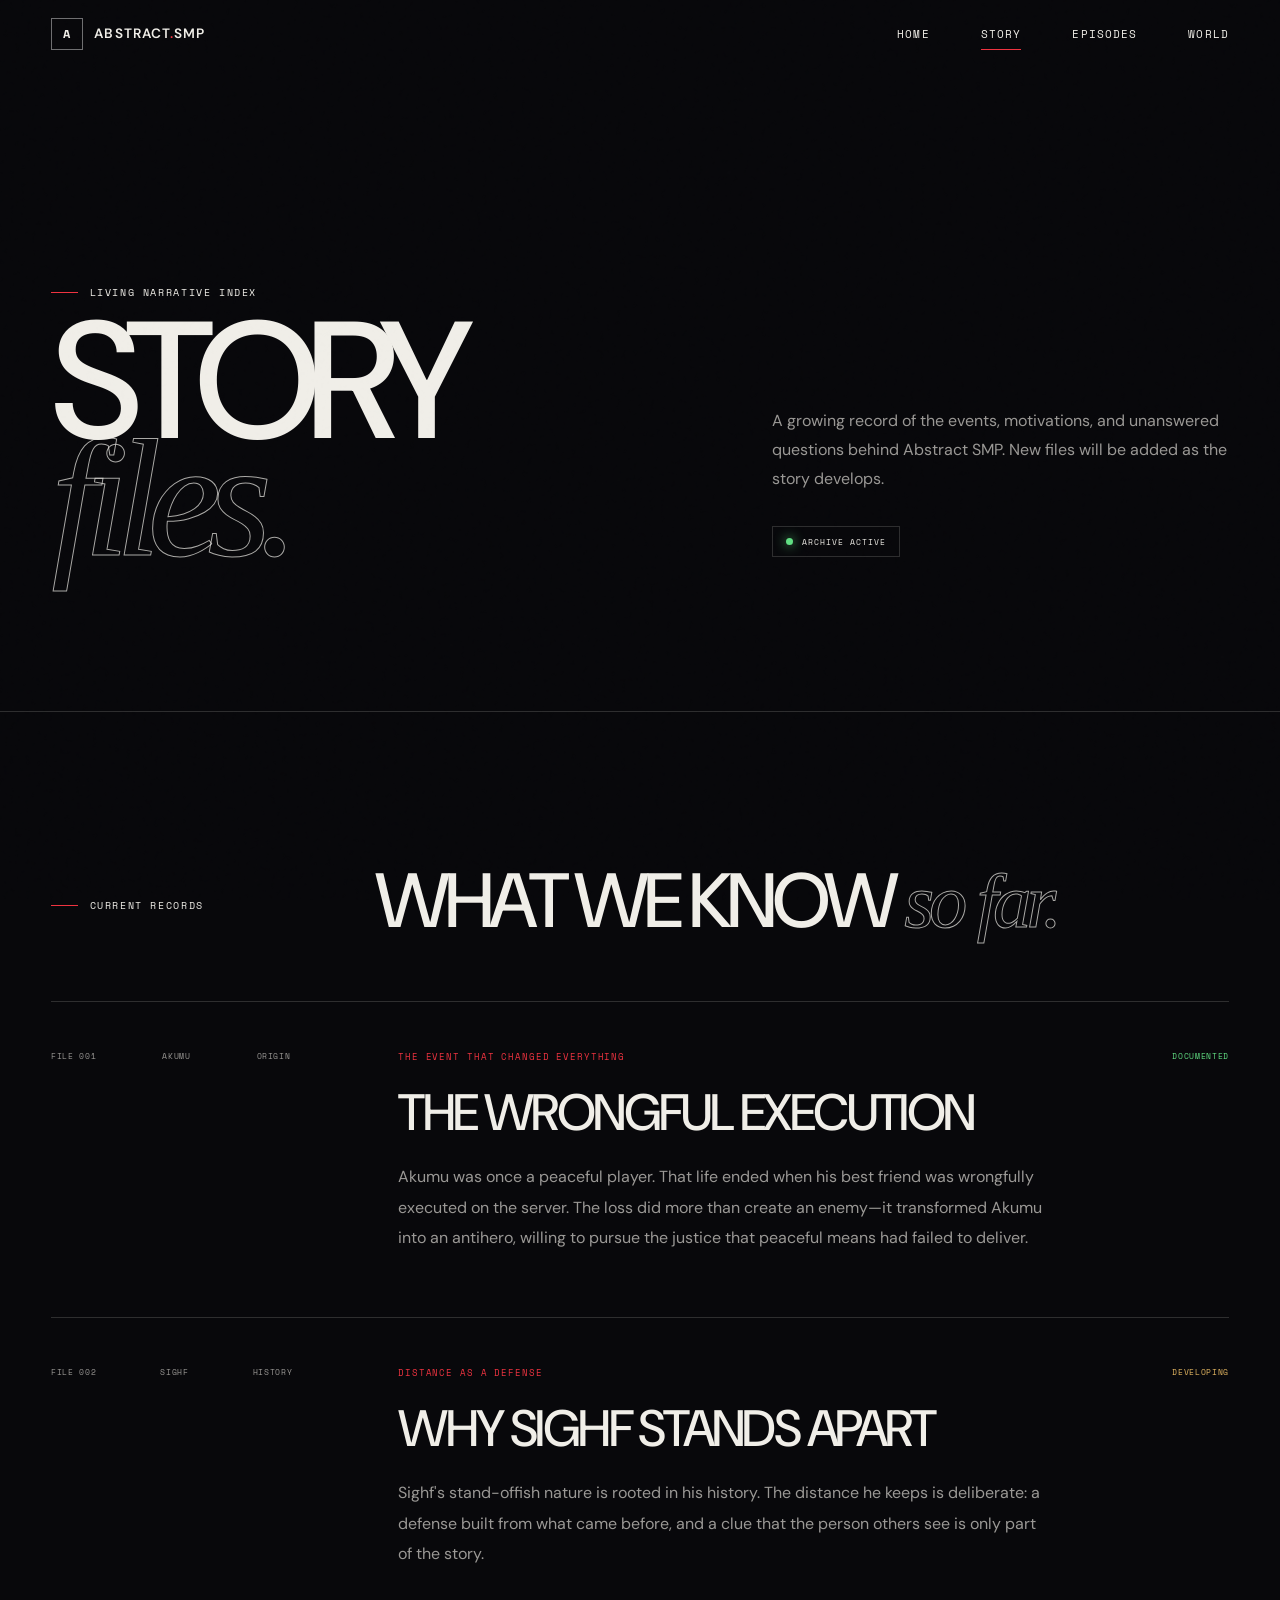
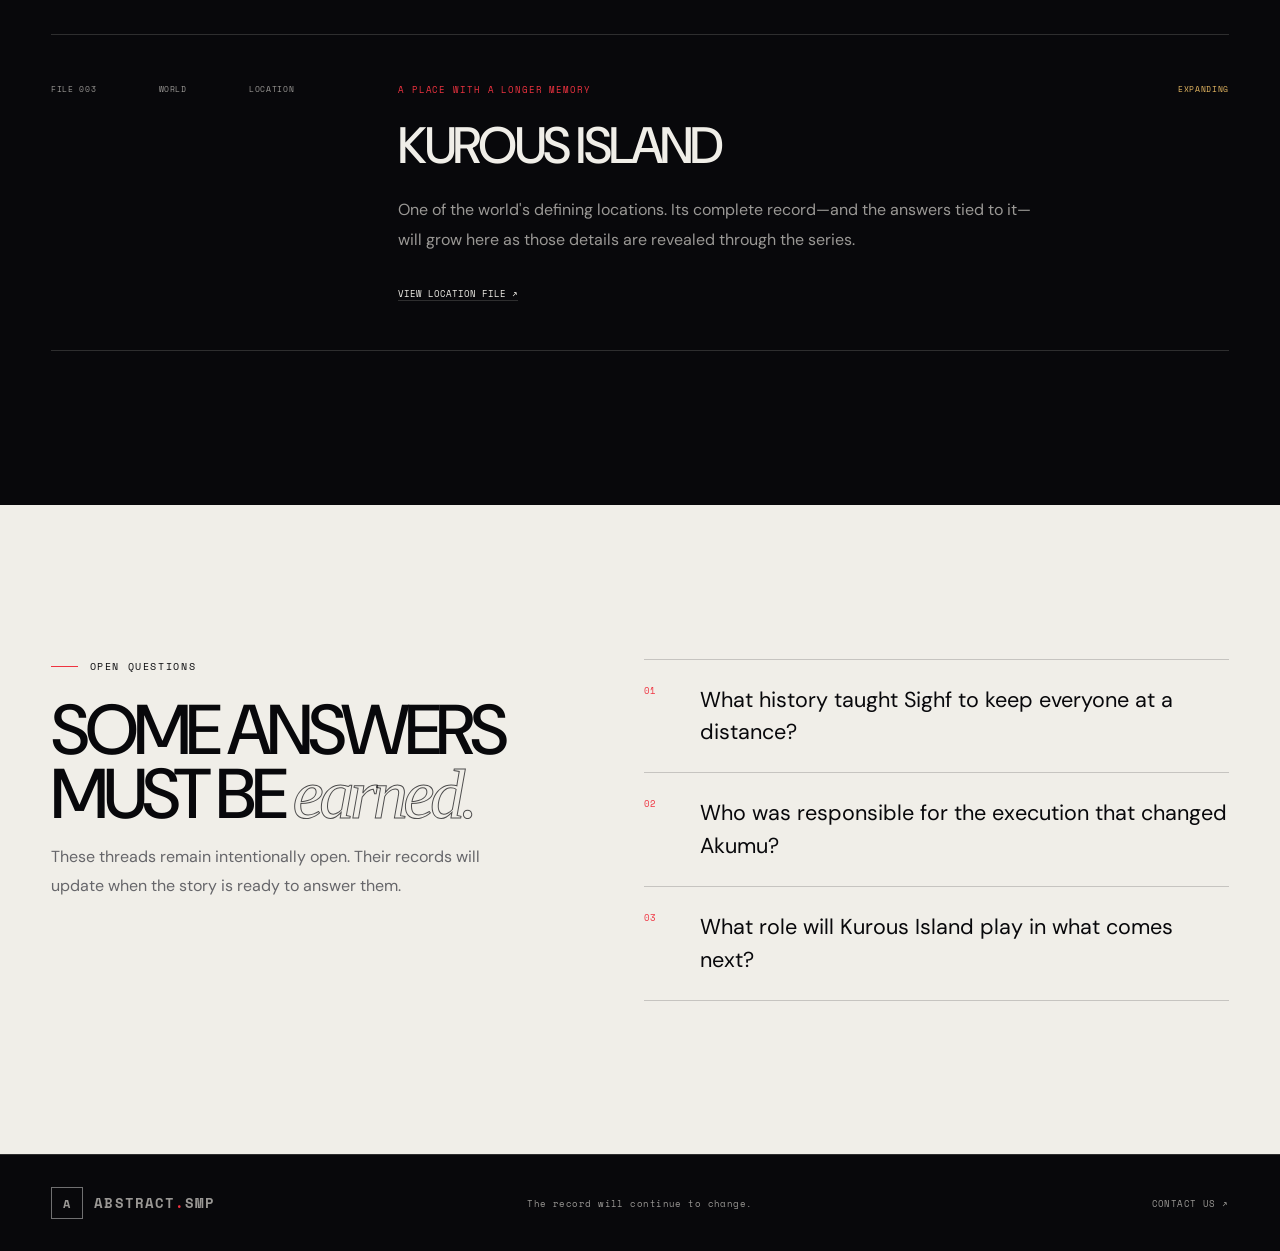
==== story.html @ f5fe33a8 "Add files via upload" ====
<!doctype html>
<html lang="en">
  <head>
    <meta charset="UTF-8">
    <meta name="viewport" content="width=device-width, initial-scale=1.0">
    <meta name="description" content="Ongoing lore, character history, and unanswered questions from Abstract SMP.">
    <meta name="theme-color" content="#08080b">
    <title>Story Files — Abstract SMP</title>
    <link rel="icon" href="assets/images/mark.svg" type="image/svg+xml">
    <link rel="stylesheet" href="assets/css/styles.css">
    <script src="assets/js/app.js" defer></script>
  </head>
  <body>
    <a class="skip-link" href="#main-content">Skip to content</a>
    <header class="site-header is-scrolled" data-header>
      <a class="brand" href="index.html" aria-label="Abstract SMP home"><span class="brand-mark" aria-hidden="true">A</span><span>Abstract<span class="brand-dot">.</span>SMP</span></a>
      <button class="menu-button" type="button" aria-expanded="false" aria-controls="site-nav" data-menu-button><span></span><span></span><span class="sr-only">Toggle navigation</span></button>
      <nav class="site-nav" id="site-nav" aria-label="Main navigation" data-nav>
        <a href="index.html">Home</a><a class="is-current" href="story.html" aria-current="page">Story</a><a href="episodes.html">Episodes</a><a href="world.html">World</a>
      </nav>
    </header>

    <main id="main-content" class="inner-page">
      <header class="page-intro section">
        <p class="eyebrow reveal"><span></span> Living narrative index</p>
        <div class="page-intro-grid reveal">
          <h1>Story<br><em>files.</em></h1>
          <div><p>A growing record of the events, motivations, and unanswered questions behind Abstract SMP. New files will be added as the story develops.</p><span class="status-pill"><i></i> Archive active</span></div>
        </div>
      </header>

      <section class="story-ledger section" aria-labelledby="ledger-title">
        <div class="ledger-heading reveal"><p class="eyebrow"><span></span> Current records</p><h2 id="ledger-title">What we know <em>so far.</em></h2></div>
        <article class="story-entry reveal">
          <div class="entry-meta"><span>FILE 001</span><span>Akumu</span><span>Origin</span></div>
          <div class="entry-body"><p class="entry-kicker">The event that changed everything</p><h3>The wrongful execution</h3><p>Akumu was once a peaceful player. That life ended when his best friend was wrongfully executed on the server. The loss did more than create an enemy—it transformed Akumu into an antihero, willing to pursue the justice that peaceful means had failed to deliver.</p></div>
          <span class="entry-status">Documented</span>
        </article>
        <article class="story-entry reveal">
          <div class="entry-meta"><span>FILE 002</span><span>Sighf</span><span>History</span></div>
          <div class="entry-body"><p class="entry-kicker">Distance as a defense</p><h3>Why Sighf stands apart</h3><p>Sighf's stand-offish nature is rooted in his history. The distance he keeps is deliberate: a defense built from what came before, and a clue that the person others see is only part of the story.</p></div>
          <span class="entry-status entry-pending">Developing</span>
        </article>
        <article class="story-entry reveal">
          <div class="entry-meta"><span>FILE 003</span><span>World</span><span>Location</span></div>
          <div class="entry-body"><p class="entry-kicker">A place with a longer memory</p><h3>Kurous Island</h3><p>One of the world's defining locations. Its complete record—and the answers tied to it—will grow here as those details are revealed through the series.</p><a href="world.html">View location file ↗</a></div>
          <span class="entry-status entry-pending">Expanding</span>
        </article>
      </section>

      <section class="questions-section section" aria-labelledby="questions-title">
        <div class="questions-copy reveal"><p class="eyebrow"><span></span> Open questions</p><h2 id="questions-title">Some answers must be <em>earned.</em></h2><p>These threads remain intentionally open. Their records will update when the story is ready to answer them.</p></div>
        <ol class="question-list reveal">
          <li><span>01</span><p>What history taught Sighf to keep everyone at a distance?</p></li>
          <li><span>02</span><p>Who was responsible for the execution that changed Akumu?</p></li>
          <li><span>03</span><p>What role will Kurous Island play in what comes next?</p></li>
        </ol>
      </section>
    </main>
    <footer class="site-footer"><a class="brand" href="index.html"><span class="brand-mark" aria-hidden="true">A</span><span>Abstract<span class="brand-dot">.</span>SMP</span></a><p>The record will continue to change.</p><a href="index.html#contact">Contact us ↗</a></footer>
  </body>
</html>
---- assets/css/styles.css ----
@import url("https://fonts.googleapis.com/css2?family=DM+Sans:wght@400;500;600&family=Space+Mono:wght@400;700&display=swap");

:root {
  --ink: #08080b;
  --paper: #f0eee8;
  --muted: #9a9895;
  --line: rgba(240, 238, 232, 0.16);
  --red: #ef3340;
  --blue: #8bbcff;
  --page-padding: clamp(1.25rem, 4vw, 4.5rem);
  --font-body: "DM Sans", Arial, sans-serif;
  --font-mono: "Space Mono", Consolas, monospace;
}

* { box-sizing: border-box; }
html { scroll-behavior: smooth; }
body {
  margin: 0;
  background: var(--ink);
  color: var(--paper);
  font-family: var(--font-body);
  overflow-x: hidden;
}
body::before {
  position: fixed;
  inset: 0;
  z-index: 20;
  background-image: url("data:image/svg+xml,%3Csvg viewBox='0 0 180 180' xmlns='http://www.w3.org/2000/svg'%3E%3Cfilter id='n'%3E%3CfeTurbulence type='fractalNoise' baseFrequency='.9' numOctaves='4' stitchTiles='stitch'/%3E%3C/filter%3E%3Crect width='100%25' height='100%25' filter='url(%23n)' opacity='.25'/%3E%3C/svg%3E");
  content: "";
  opacity: 0.035;
  pointer-events: none;
}
a { color: inherit; text-decoration: none; }
button { color: inherit; font: inherit; }
img { display: block; max-width: 100%; }
.sr-only { position: absolute; width: 1px; height: 1px; overflow: hidden; clip: rect(0, 0, 0, 0); }
.skip-link { position: fixed; z-index: 100; top: 1rem; left: 1rem; padding: .7rem 1rem; background: var(--paper); color: var(--ink); transform: translateY(-200%); }
.skip-link:focus { transform: none; }

.site-header {
  position: fixed;
  z-index: 10;
  top: 0;
  left: 0;
  width: 100%;
  display: flex;
  align-items: center;
  justify-content: space-between;
  padding: 1.1rem var(--page-padding);
  border-bottom: 1px solid transparent;
  transition: background .25s, border-color .25s, padding .25s;
}
.site-header.is-scrolled { padding-block: .75rem; border-color: var(--line); background: rgba(8, 8, 11, .88); backdrop-filter: blur(16px); }
.brand { display: flex; align-items: center; gap: .7rem; font-size: .85rem; font-weight: 600; letter-spacing: .08em; text-transform: uppercase; }
.brand-mark { display: grid; width: 2rem; height: 2rem; place-items: center; border: 1px solid rgba(255,255,255,.42); font-family: var(--font-mono); font-size: .75rem; }
.brand-dot { color: var(--red); }
.site-nav { display: flex; gap: clamp(1.5rem, 4vw, 4rem); font-family: var(--font-mono); font-size: .68rem; letter-spacing: .1em; text-transform: uppercase; }
.site-nav a { position: relative; padding-block: .5rem; }
.site-nav a::after { position: absolute; right: 0; bottom: 0; left: 0; height: 1px; background: var(--red); content: ""; transform: scaleX(0); transform-origin: right; transition: transform .25s; }
.site-nav a:hover::after, .site-nav a:focus-visible::after { transform: scaleX(1); transform-origin: left; }
.site-nav a.is-current::after { transform: scaleX(1); }
.menu-button { display: none; border: 0; background: none; }

.hero { position: relative; min-height: 100svh; display: flex; align-items: flex-end; padding: 8rem var(--page-padding) clamp(4rem, 9vh, 7rem); isolation: isolate; overflow: hidden; }
.hero-art { position: absolute; z-index: -4; inset: 0; background: url("../images/thumbnails/akumu/1.png") center 42% / cover no-repeat; transform: scale(1.04); animation: hero-arrive 1.4s cubic-bezier(.2,.8,.2,1) both; }
.home-hero-art { position: absolute; z-index: -4; inset: 0; background: url("../images/bgs/KurousIsland.png") 43% center / cover no-repeat; transform: scale(1.04); animation: hero-arrive 1.4s cubic-bezier(.2,.8,.2,1) both; }
.home-hero-shade { background: linear-gradient(90deg, rgba(8,8,11,.94) 0%, rgba(8,8,11,.62) 42%, rgba(8,8,11,.05) 75%), linear-gradient(0deg, rgba(8,8,11,.88), transparent 62%); }
.home-hero h1 { font-size: clamp(4.2rem, 10vw, 9.5rem); line-height: .78; }
.home-hero .outline-text { margin-left: 10%; white-space: nowrap; }
.home-hero .hero-copy { max-width: 38rem; }
.hero-actions { display: flex; align-items: center; gap: 1.6rem; }
.text-link { display: inline-flex; gap: .8rem; padding: .7rem 0; border-bottom: 1px solid rgba(240,238,232,.35); font-family: var(--font-mono); font-size: .6rem; letter-spacing: .08em; text-transform: uppercase; }
.text-link span { transition: transform .2s; }
.text-link:hover span { transform: translateY(3px); }
.location-label { position: absolute; right: var(--page-padding); bottom: 4.8rem; display: flex; align-items: center; gap: .9rem; padding: .7rem 1rem; border-left: 2px solid var(--red); background: rgba(8,8,11,.62); backdrop-filter: blur(8px); }
.location-label > span { color: var(--red); font-family: var(--font-mono); font-size: .55rem; }
.location-label div { display: flex; flex-direction: column; gap: .15rem; }
.location-label strong { font-size: .75rem; letter-spacing: .08em; text-transform: uppercase; }
.location-label small { color: var(--muted); font-family: var(--font-mono); font-size: .48rem; letter-spacing: .1em; text-transform: uppercase; }
.hero-shade { position: absolute; z-index: -3; inset: 0; background: linear-gradient(90deg, rgba(8,8,11,.97) 0%, rgba(8,8,11,.69) 43%, rgba(8,8,11,.1) 72%), linear-gradient(0deg, rgba(8,8,11,.9), transparent 60%); }
.hero-grid { position: absolute; z-index: -2; inset: 0; background-image: linear-gradient(rgba(255,255,255,.045) 1px, transparent 1px), linear-gradient(90deg, rgba(255,255,255,.045) 1px, transparent 1px); background-size: 6.25vw 6.25vw; mask-image: linear-gradient(to right, #000, transparent 65%); }
.hero-content { width: min(900px, 80vw); }
.eyebrow { display: flex; align-items: center; gap: .7rem; margin: 0 0 1.5rem; font-family: var(--font-mono); font-size: .63rem; letter-spacing: .16em; text-transform: uppercase; }
.eyebrow span { width: 1.7rem; height: 1px; background: var(--red); }
.hero h1 { margin: 0; font-size: clamp(4.5rem, 13.2vw, 12rem); font-weight: 600; letter-spacing: -.085em; line-height: .72; text-transform: uppercase; }
.hero h1 > span { display: block; }
.outline-text { color: transparent; -webkit-text-stroke: 1px rgba(240,238,232,.74); margin-left: 17%; }
.hero-copy { margin: clamp(2rem, 4vh, 3.5rem) 0 1.8rem; color: rgba(240,238,232,.72); font-size: clamp(.95rem, 1.5vw, 1.15rem); line-height: 1.6; }
.button { display: inline-flex; align-items: center; justify-content: space-between; gap: 2rem; min-width: 14rem; padding: 1rem 1.1rem; border: 1px solid var(--paper); font-family: var(--font-mono); font-size: .66rem; letter-spacing: .08em; text-transform: uppercase; transition: color .25s, background .25s; }
.button:hover, .button:focus-visible { background: var(--paper); color: var(--ink); }
.button span { font-size: 1rem; }
.hero-index { position: absolute; top: 45%; right: var(--page-padding); display: flex; align-items: flex-end; gap: 1rem; writing-mode: vertical-rl; }
.hero-index span { color: var(--muted); font-family: var(--font-mono); font-size: .55rem; letter-spacing: .18em; }
.hero-index strong { color: transparent; font-family: var(--font-mono); font-size: clamp(3rem, 6vw, 6rem); line-height: .8; -webkit-text-stroke: 1px rgba(240,238,232,.3); }
.scroll-cue { position: absolute; right: var(--page-padding); bottom: 2rem; display: flex; align-items: center; gap: .8rem; color: var(--muted); font-family: var(--font-mono); font-size: .55rem; letter-spacing: .1em; text-transform: uppercase; }
.scroll-cue i { width: 3rem; height: 1px; background: var(--muted); transform-origin: left; animation: pulse-line 1.8s ease-in-out infinite; }

.section { padding: clamp(6rem, 12vw, 11rem) var(--page-padding); }
.section-heading { display: grid; grid-template-columns: 1.3fr .7fr; align-items: end; gap: 3rem; margin-bottom: 4rem; }
.section h2 { margin: 0; font-size: clamp(3rem, 7vw, 7rem); font-weight: 500; letter-spacing: -.065em; line-height: .92; text-transform: uppercase; }
.section h2 em { color: transparent; font-family: Georgia, serif; font-weight: 400; text-transform: none; -webkit-text-stroke: 1px rgba(240,238,232,.7); }
.section-intro { max-width: 31rem; margin: 0; color: var(--muted); font-size: .95rem; line-height: 1.8; }
.archive { border-top: 1px solid var(--line); }
.filter-bar { display: flex; margin-bottom: 2.5rem; border-block: 1px solid var(--line); }
.filter-button { display: flex; flex: 1; justify-content: space-between; padding: 1rem 1.2rem; border: 0; border-right: 1px solid var(--line); background: none; color: var(--muted); cursor: pointer; font-family: var(--font-mono); font-size: .66rem; letter-spacing: .08em; text-transform: uppercase; transition: background .2s, color .2s; }
.filter-button:last-child { border-right: 0; }
.filter-button:hover, .filter-button.is-active { background: var(--paper); color: var(--ink); }
.filter-button span { opacity: .55; }
.episode-grid { display: grid; grid-template-columns: repeat(2, 1fr); gap: clamp(2rem, 5vw, 5rem) 1.2rem; }
.episode-card { min-width: 0; transition: opacity .3s, transform .3s; }
.episode-card.is-hidden { display: none; }
.episode-image { position: relative; aspect-ratio: 16/9; overflow: hidden; background: #151519; }
.episode-image::after { position: absolute; inset: 0; border: 1px solid rgba(255,255,255,.1); content: ""; }
.episode-image img { width: 100%; height: 100%; object-fit: cover; filter: saturate(.82) contrast(1.04); transition: transform .65s cubic-bezier(.2,.8,.2,1), filter .3s; }
.episode-card:hover img { transform: scale(1.035); filter: saturate(1) contrast(1.04); }
.episode-number { position: absolute; z-index: 1; top: .8rem; left: .8rem; padding: .4rem .55rem; background: rgba(8,8,11,.75); backdrop-filter: blur(6px); font-family: var(--font-mono); font-size: .55rem; letter-spacing: .1em; }
.episode-meta { display: grid; grid-template-columns: 1fr auto auto; align-items: center; gap: 1rem; padding: 1.15rem .2rem; border-bottom: 1px solid var(--line); }
.episode-meta > span:first-child { color: var(--muted); font-family: var(--font-mono); font-size: .6rem; letter-spacing: .12em; text-transform: uppercase; }
.episode-meta h3 { margin: 0; font-size: .9rem; font-weight: 500; text-transform: uppercase; }
.arrow { transition: transform .2s; }
.episode-card:hover .arrow { transform: translate(3px, -3px); }

.world { display: grid; grid-template-columns: 1.05fr .95fr; gap: clamp(3rem, 8vw, 8rem); align-items: center; background: var(--paper); color: var(--ink); }
.world-image { position: relative; }
.world-image::before { position: absolute; z-index: 1; inset: 1rem; border: 1px solid rgba(255,255,255,.35); content: ""; pointer-events: none; }
.world-image img { width: 100%; aspect-ratio: 4/5; object-fit: cover; filter: grayscale(.35) contrast(1.1); }
.coordinate { position: absolute; z-index: 2; right: 1.5rem; bottom: 1.5rem; padding: .5rem .65rem; background: var(--ink); color: var(--paper); font-family: var(--font-mono); font-size: .5rem; letter-spacing: .1em; }
.world-copy .eyebrow { margin-bottom: 2.5rem; }
.world-copy h2 { font-size: clamp(3rem, 6vw, 6.5rem); }
.world-copy h2 em { -webkit-text-stroke-color: rgba(8,8,11,.7); }
.world-copy > p:not(.eyebrow) { max-width: 31rem; margin: 2.5rem 0; color: #67676b; font-size: 1rem; line-height: 1.8; }
.world-stats { display: grid; grid-template-columns: repeat(3, 1fr); border-block: 1px solid rgba(8,8,11,.16); }
.world-stats div { display: flex; flex-direction: column; gap: .4rem; padding: 1.2rem .6rem; border-right: 1px solid rgba(8,8,11,.16); }
.world-stats div:last-child { border: 0; }
.world-stats strong { font-family: var(--font-mono); font-size: 1.25rem; }
.world-stats span { color: #777; font-size: .65rem; text-transform: uppercase; }

.creators { display: grid; grid-template-columns: .8fr 1.2fr; gap: clamp(3rem, 8vw, 8rem); }
.creator-title { position: sticky; top: 8rem; align-self: start; }
.creator-title h2 { font-size: clamp(2.8rem, 5vw, 5rem); }
.creator-list { border-top: 1px solid var(--line); }
.creator { position: relative; display: grid; grid-template-columns: 3rem 1fr auto; align-items: center; min-height: 12rem; padding: 1.5rem; border-bottom: 1px solid var(--line); overflow: hidden; transition: background .25s, color .25s; }
.creator:hover { background: var(--paper); color: var(--ink); }
.creator-id { align-self: start; font-family: var(--font-mono); font-size: .55rem; }
.creator h3 { margin: 0; font-size: clamp(2.5rem, 6vw, 5.5rem); font-weight: 500; letter-spacing: -.06em; text-transform: uppercase; }
.creator p { margin: .4rem 0 0; color: var(--muted); font-family: var(--font-mono); font-size: .55rem; letter-spacing: .1em; text-transform: uppercase; }
.creator-symbol { color: transparent; font-family: var(--font-mono); font-size: 6rem; -webkit-text-stroke: 1px rgba(154,152,149,.25); transition: transform .3s; }
.creator:hover .creator-symbol { transform: rotate(-6deg) scale(1.08); }

.site-footer { display: grid; grid-template-columns: 1fr auto 1fr; align-items: center; gap: 2rem; padding: 2rem var(--page-padding); border-top: 1px solid var(--line); color: var(--muted); font-family: var(--font-mono); font-size: .55rem; letter-spacing: .05em; }
.site-footer > a:last-child { justify-self: end; text-transform: uppercase; }
.reveal { opacity: 0; transform: translateY(28px); transition: opacity .7s ease, transform .7s cubic-bezier(.2,.8,.2,1); }
.reveal.is-visible { opacity: 1; transform: none; }

/* Home: character profiles */
.characters-section { background: #0b0b0f; }
.character-grid { display: grid; gap: 1px; background: var(--line); border: 1px solid var(--line); }
.character-card { display: grid; grid-template-columns: minmax(250px, .72fr) 1.28fr; min-height: 34rem; background: var(--ink); }
.character-portrait { position: relative; min-height: 28rem; overflow: hidden; }
.character-portrait::after { position: absolute; inset: 0; background: linear-gradient(0deg, rgba(8,8,11,.72), transparent 48%); content: ""; transition: background .3s; }
.character-portrait img { width: 100%; height: 100%; object-fit: cover; filter: saturate(.78) contrast(1.05); transition: transform .65s cubic-bezier(.2,.8,.2,1), filter .3s; }
.character-portrait > span { position: absolute; z-index: 2; right: 1.5rem; bottom: 1.5rem; padding: .6rem .75rem; background: var(--paper); color: var(--ink); font-family: var(--font-mono); font-size: .55rem; letter-spacing: .08em; text-transform: uppercase; }
.character-portrait:hover img { transform: scale(1.035); filter: saturate(1); }
.character-copy { display: flex; flex-direction: column; justify-content: center; padding: clamp(2rem, 6vw, 6rem); }
.character-number { margin: 0 0 3rem; color: var(--muted); font-family: var(--font-mono); font-size: .58rem; letter-spacing: .12em; text-transform: uppercase; }
.character-copy h3 { margin: 0; font-size: clamp(3.5rem, 8vw, 8rem); font-weight: 500; letter-spacing: -.075em; line-height: .85; text-transform: uppercase; }
.character-copy > p:not(.character-number) { max-width: 39rem; margin: 2rem 0; color: var(--muted); line-height: 1.8; }
.character-copy > a { align-self: flex-start; padding-bottom: .5rem; border-bottom: 1px solid var(--line); font-family: var(--font-mono); font-size: .62rem; letter-spacing: .08em; text-transform: uppercase; }
.character-sighf .character-portrait { grid-column: 2; }
.character-sighf .character-copy { grid-column: 1; grid-row: 1; }
.character-sighf .character-copy h3 { color: #f1b4f4; }
.character-akumu .character-copy h3 { color: #ff5664; }

.latest-story { background: var(--paper); color: var(--ink); }
.latest-story-inner { display: grid; grid-template-columns: 1.2fr .8fr; gap: clamp(3rem, 9vw, 9rem); align-items: end; }
.latest-story h2 { font-size: clamp(3rem, 6vw, 6.5rem); }
.latest-story h2 em { -webkit-text-stroke-color: rgba(8,8,11,.7); }
.latest-story-inner > div:last-child p { margin: 0 0 2rem; color: #66666a; line-height: 1.8; }
.latest-story .button { border-color: var(--ink); }
.latest-story .button:hover { background: var(--ink); color: var(--paper); }

.contact-section { background: #111116; }
.contact-layout { display: grid; grid-template-columns: 1.15fr .85fr; gap: clamp(3rem, 8vw, 8rem); align-items: end; }
.contact-layout h2 { font-size: clamp(3.2rem, 7vw, 7rem); }
.contact-copy > p { max-width: 31rem; margin: 0 0 2.5rem; color: var(--muted); line-height: 1.8; }
.contact-email { display: inline-block; font-family: var(--font-mono); font-size: clamp(.8rem, 1.4vw, 1.1rem); line-height: 1.7; word-break: break-word; }
.contact-email span { color: var(--red); }

/* Story page */
.inner-page { padding-top: 4rem; }
.page-intro { min-height: 72vh; display: flex; flex-direction: column; justify-content: flex-end; border-bottom: 1px solid var(--line); }
.page-intro-grid { display: grid; grid-template-columns: 1.15fr .85fr; gap: clamp(3rem, 8vw, 8rem); align-items: end; }
.page-intro h1 { margin: 0; font-size: clamp(5rem, 13vw, 13rem); font-weight: 500; letter-spacing: -.085em; line-height: .7; text-transform: uppercase; }
.page-intro h1 em { color: transparent; font-family: Georgia, serif; font-weight: 400; text-transform: none; -webkit-text-stroke: 1px rgba(240,238,232,.7); }
.page-intro-grid > div p { color: var(--muted); line-height: 1.8; }
.status-pill { display: inline-flex; align-items: center; gap: .6rem; margin-top: 1rem; padding: .55rem .8rem; border: 1px solid var(--line); font-family: var(--font-mono); font-size: .52rem; letter-spacing: .12em; text-transform: uppercase; }
.status-pill i { width: .45rem; height: .45rem; border-radius: 50%; background: #61df83; box-shadow: 0 0 12px #61df83; }
.ledger-heading { display: grid; grid-template-columns: .55fr 1.45fr; align-items: end; margin-bottom: 4rem; }
.ledger-heading h2 { font-size: clamp(3rem, 6vw, 6rem); }
.story-entry { display: grid; grid-template-columns: .55fr 1.2fr .25fr; gap: clamp(1.5rem, 4vw, 4rem); padding: 3rem 0; border-top: 1px solid var(--line); }
.story-entry:last-child { border-bottom: 1px solid var(--line); }
.entry-meta { display: grid; grid-template-columns: repeat(3, auto); align-content: start; gap: .6rem; }
.entry-meta span { color: var(--muted); font-family: var(--font-mono); font-size: .5rem; letter-spacing: .08em; text-transform: uppercase; }
.entry-body { max-width: 48rem; }
.entry-kicker { margin: 0 0 1rem; color: var(--red) !important; font-family: var(--font-mono); font-size: .55rem !important; letter-spacing: .1em; text-transform: uppercase; }
.entry-body h3 { margin: 0; font-size: clamp(2rem, 4vw, 4.2rem); font-weight: 500; letter-spacing: -.05em; text-transform: uppercase; }
.entry-body > p:not(.entry-kicker) { color: var(--muted); line-height: 1.9; }
.entry-body > a { display: inline-block; margin-top: 1rem; border-bottom: 1px solid var(--line); font-family: var(--font-mono); font-size: .58rem; text-transform: uppercase; }
.entry-status { align-self: start; justify-self: end; color: #61df83; font-family: var(--font-mono); font-size: .5rem; letter-spacing: .08em; text-transform: uppercase; }
.entry-pending { color: #e6b862; }
.questions-section { display: grid; grid-template-columns: .9fr 1.1fr; gap: clamp(3rem, 9vw, 9rem); background: var(--paper); color: var(--ink); }
.questions-copy h2 { font-size: clamp(3rem, 5.5vw, 5.5rem); }
.questions-copy h2 em { -webkit-text-stroke-color: rgba(8,8,11,.7); }
.questions-copy > p:last-child { color: #66666a; line-height: 1.8; }
.question-list { margin: 0; padding: 0; list-style: none; border-top: 1px solid rgba(8,8,11,.18); }
.question-list li { display: grid; grid-template-columns: 2.5rem 1fr; gap: 1rem; padding: 1.5rem 0; border-bottom: 1px solid rgba(8,8,11,.18); }
.question-list span { color: var(--red); font-family: var(--font-mono); font-size: .55rem; }
.question-list p { margin: 0; font-size: clamp(1rem, 2vw, 1.35rem); line-height: 1.5; }

/* World page */
.world-hero { position: relative; min-height: 100svh; display: flex; align-items: flex-end; padding: 8rem var(--page-padding) clamp(4rem, 9vh, 7rem); isolation: isolate; overflow: hidden; }
.world-hero > img { position: absolute; z-index: -3; inset: 0; width: 100%; height: 100%; object-fit: cover; animation: hero-arrive 1.4s cubic-bezier(.2,.8,.2,1) both; }
.world-hero-overlay { position: absolute; z-index: -2; inset: 0; background: linear-gradient(90deg, rgba(8,8,11,.9), rgba(8,8,11,.17) 70%), linear-gradient(0deg, rgba(8,8,11,.86), transparent 65%); }
.world-hero-content { max-width: 70rem; }
.world-hero h1 { margin: 0; font-size: clamp(5rem, 14vw, 14rem); font-weight: 500; letter-spacing: -.09em; line-height: .68; text-transform: uppercase; }
.world-hero h1 em { color: transparent; font-family: Georgia, serif; font-weight: 400; text-transform: none; -webkit-text-stroke: 1px rgba(240,238,232,.75); }
.world-hero-content > p:last-child { max-width: 36rem; margin: 3rem 0 0; color: rgba(240,238,232,.76); line-height: 1.8; }
.world-hero-tag { position: absolute; right: var(--page-padding); bottom: 2.5rem; font-family: var(--font-mono); font-size: .52rem; letter-spacing: .1em; text-transform: uppercase; }
.location-record { display: grid; grid-template-columns: .4fr 1.6fr; gap: clamp(3rem, 8vw, 8rem); }
.location-sidebar > span { display: block; margin-top: 5rem; color: transparent; font-family: var(--font-mono); font-size: clamp(3rem, 7vw, 7rem); line-height: .9; -webkit-text-stroke: 1px rgba(240,238,232,.25); }
.location-copy h2 { font-size: clamp(3rem, 6vw, 6rem); }
.location-copy > p { max-width: 48rem; color: var(--muted); line-height: 1.9; }
.record-fields { display: grid; grid-template-columns: repeat(3, 1fr); margin-top: 4rem; border-block: 1px solid var(--line); }
.record-fields div { display: flex; flex-direction: column; gap: .5rem; padding: 1.2rem; border-right: 1px solid var(--line); }
.record-fields div:last-child { border: 0; }
.record-fields span { color: var(--muted); font-family: var(--font-mono); font-size: .5rem; text-transform: uppercase; }
.record-fields strong { font-size: .8rem; font-weight: 500; text-transform: uppercase; }
.registry-section { background: #101014; }
.registry-grid { display: grid; grid-template-columns: repeat(3, 1fr); gap: 1px; background: var(--line); border: 1px solid var(--line); }
.registry-card { min-height: 20rem; display: flex; flex-direction: column; justify-content: space-between; padding: 1.5rem; background: var(--ink); color: #56565d; }
.registry-card.is-available { color: var(--paper); background: linear-gradient(145deg, rgba(239,51,64,.18), var(--ink) 48%); }
.registry-card > span, .registry-card > p { margin: 0; font-family: var(--font-mono); font-size: .52rem; letter-spacing: .08em; text-transform: uppercase; }
.registry-card h3 { margin: auto 0; font-size: clamp(1.5rem, 3vw, 3rem); font-weight: 500; letter-spacing: -.04em; text-transform: uppercase; }

@keyframes hero-arrive { from { opacity: 0; transform: scale(1.12); } to { opacity: 1; transform: scale(1.04); } }
@keyframes pulse-line { 0%,100% { transform: scaleX(.25); opacity: .3; } 50% { transform: scaleX(1); opacity: 1; } }

@media (max-width: 800px) {
  .menu-button { display: grid; width: 2.5rem; height: 2.5rem; place-content: center; gap: .35rem; cursor: pointer; }
  .menu-button > span:not(.sr-only) { width: 1.3rem; height: 1px; background: var(--paper); transition: transform .2s; }
  .menu-button[aria-expanded="true"] > span:first-child { transform: translateY(3px) rotate(45deg); }
  .menu-button[aria-expanded="true"] > span:nth-child(2) { transform: translateY(-3px) rotate(-45deg); }
  .site-nav { position: absolute; top: 100%; right: 0; left: 0; display: none; flex-direction: column; gap: 0; padding: 1rem var(--page-padding) 2rem; background: rgba(8,8,11,.97); border-bottom: 1px solid var(--line); }
  .site-nav.is-open { display: flex; }
  .site-nav a { padding: 1rem 0; border-bottom: 1px solid var(--line); }
  .hero-content { width: 100%; }
  .hero h1 { font-size: clamp(4rem, 20vw, 7rem); }
  .outline-text { margin-left: 8%; }
  .hero-index { top: 20%; }
  .scroll-cue { display: none; }
  .section-heading, .world, .creators { grid-template-columns: 1fr; }
  .latest-story-inner, .contact-layout, .page-intro-grid, .questions-section, .location-record { grid-template-columns: 1fr; }
  .section-heading { align-items: start; }
  .episode-grid { gap-block: 2.5rem; }
  .creator-title { position: static; }
  .character-card { grid-template-columns: 1fr 1.25fr; min-height: 28rem; }
  .character-portrait { min-height: 24rem; }
  .character-copy { padding: 2rem; }
  .character-copy h3 { font-size: clamp(3rem, 10vw, 5rem); }
  .story-entry { grid-template-columns: 1fr; }
  .entry-meta { justify-content: start; }
  .entry-status { justify-self: start; }
  .ledger-heading { grid-template-columns: 1fr; }
  .registry-grid { grid-template-columns: 1fr; }
  .registry-card { min-height: 13rem; }
  .site-footer { grid-template-columns: 1fr auto; }
  .site-footer p { grid-column: 1 / -1; grid-row: 2; }
}

@media (max-width: 560px) {
  .hero-shade { background: linear-gradient(90deg, rgba(8,8,11,.9), rgba(8,8,11,.25)), linear-gradient(0deg, rgba(8,8,11,.95), transparent 75%); }
  .hero-grid { background-size: 20vw 20vw; }
  .hero-index { display: none; }
  .home-hero .hero-content { min-width: 0; max-width: 100%; }
  .home-hero h1 { max-width: 100%; font-size: clamp(3rem, 14vw, 4.15rem); }
  .home-hero .outline-text { margin-left: 0; font-size: .82em; white-space: normal; }
  .home-hero .hero-copy { max-width: 100%; font-size: .9rem; }
  .hero-actions { align-items: flex-start; flex-direction: column; }
  .location-label { display: none; }
  .episode-grid { grid-template-columns: 1fr; }
  .filter-button { padding-inline: .65rem; }
  .filter-button span { display: none; }
  .world-stats { grid-template-columns: 1fr; }
  .world-stats div { flex-direction: row; align-items: baseline; border-right: 0; border-bottom: 1px solid rgba(8,8,11,.16); }
  .creator { min-height: 9rem; grid-template-columns: 2rem 1fr auto; padding-inline: .5rem; }
  .creator-symbol { font-size: 3rem; }
  .character-card { grid-template-columns: 1fr; }
  .character-sighf .character-portrait, .character-sighf .character-copy { grid-column: 1; grid-row: auto; }
  .character-portrait { min-height: 23rem; }
  .page-intro h1, .world-hero h1 { font-size: clamp(4rem, 22vw, 7rem); }
  .record-fields { grid-template-columns: 1fr; }
  .record-fields div { border-right: 0; border-bottom: 1px solid var(--line); }
  .site-footer { gap: 1rem; }
}

@media (prefers-reduced-motion: reduce) {
  html { scroll-behavior: auto; }
  *, *::before, *::after { animation-duration: .01ms !important; animation-iteration-count: 1 !important; transition-duration: .01ms !important; }
  .reveal { opacity: 1; transform: none; }
}
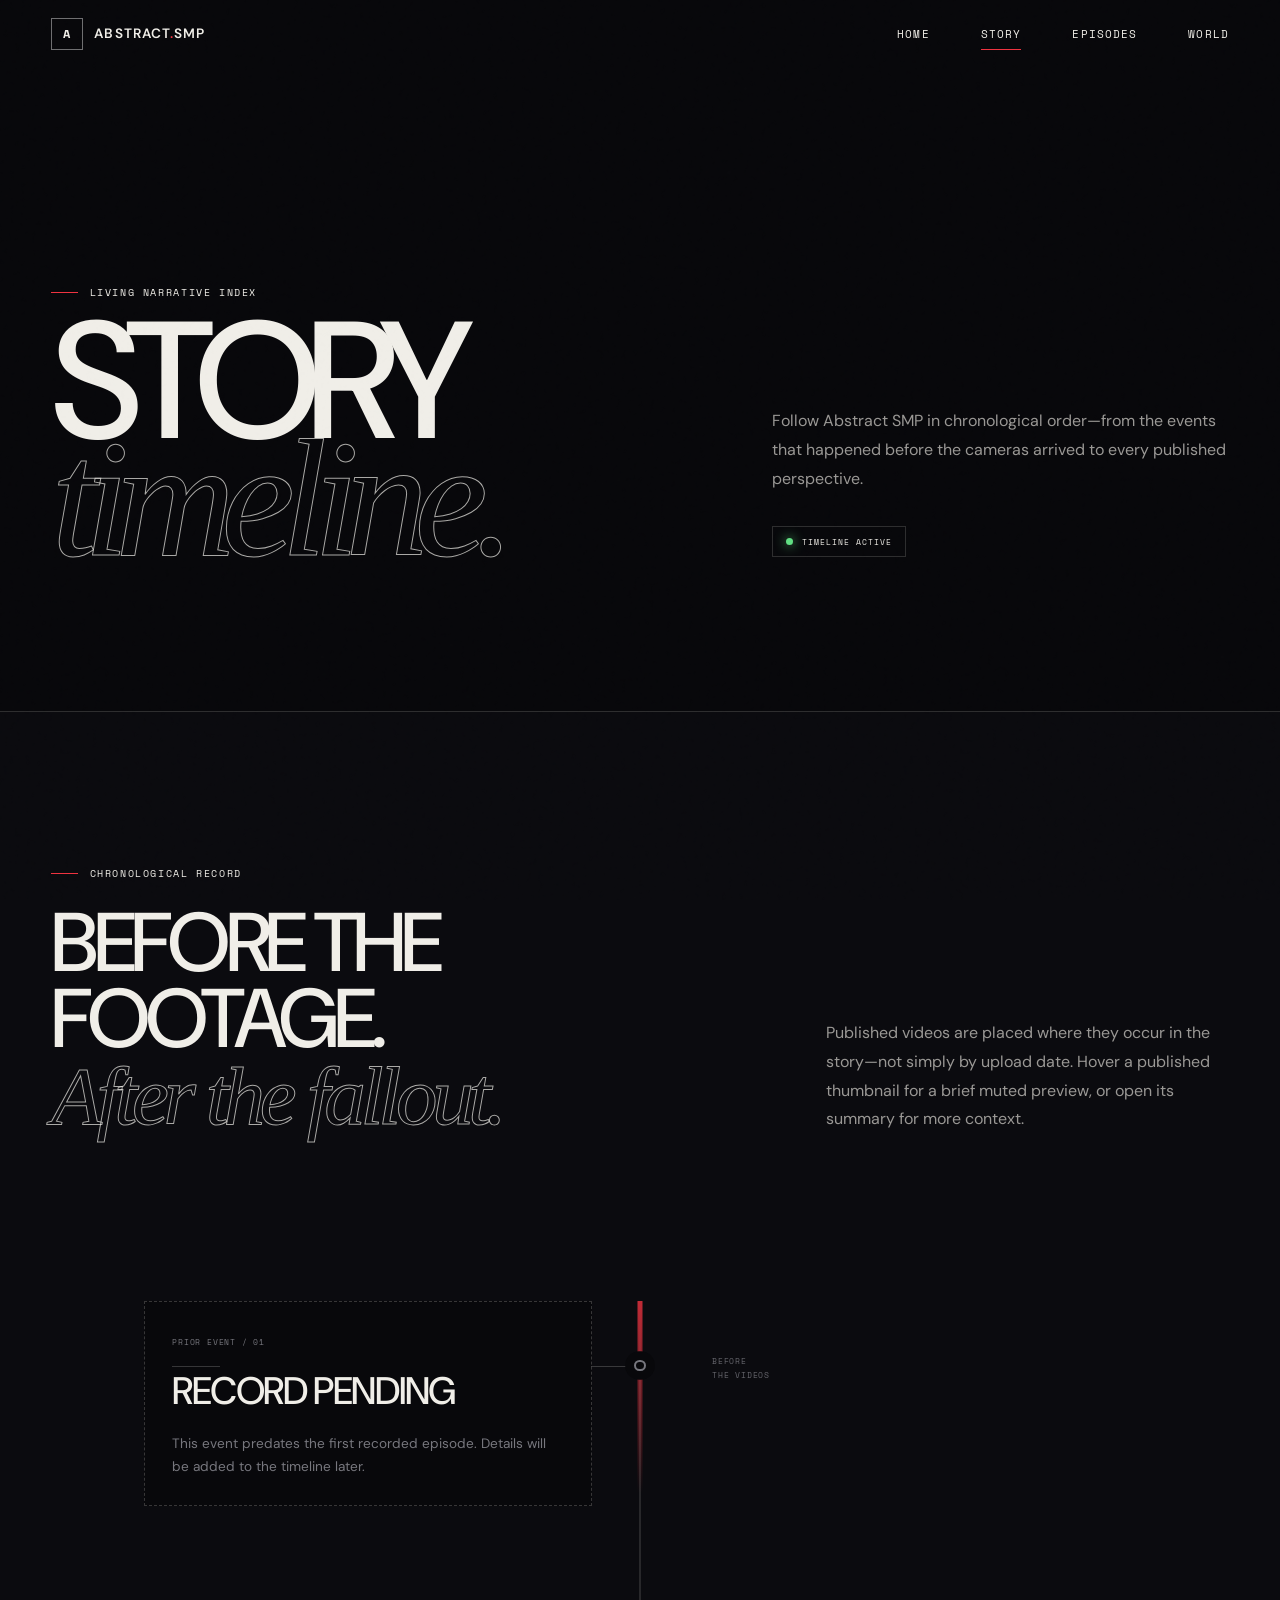
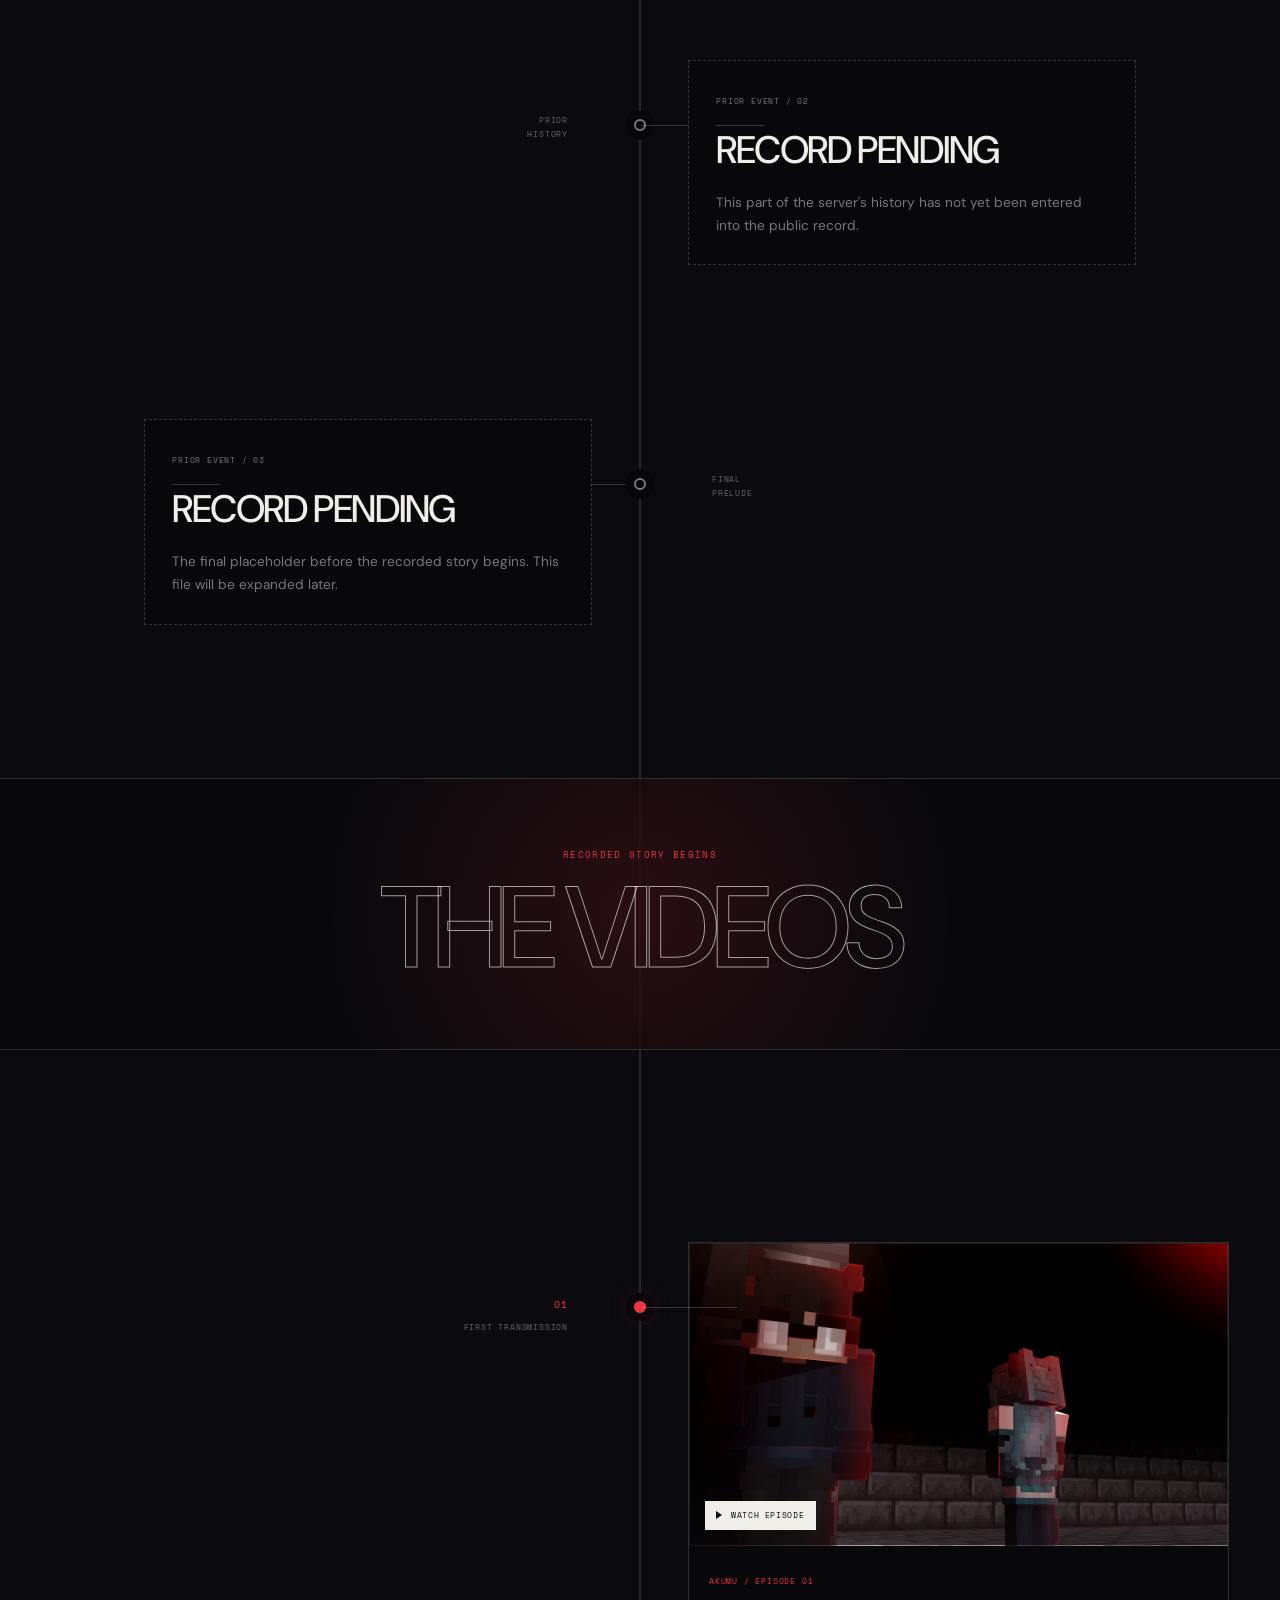
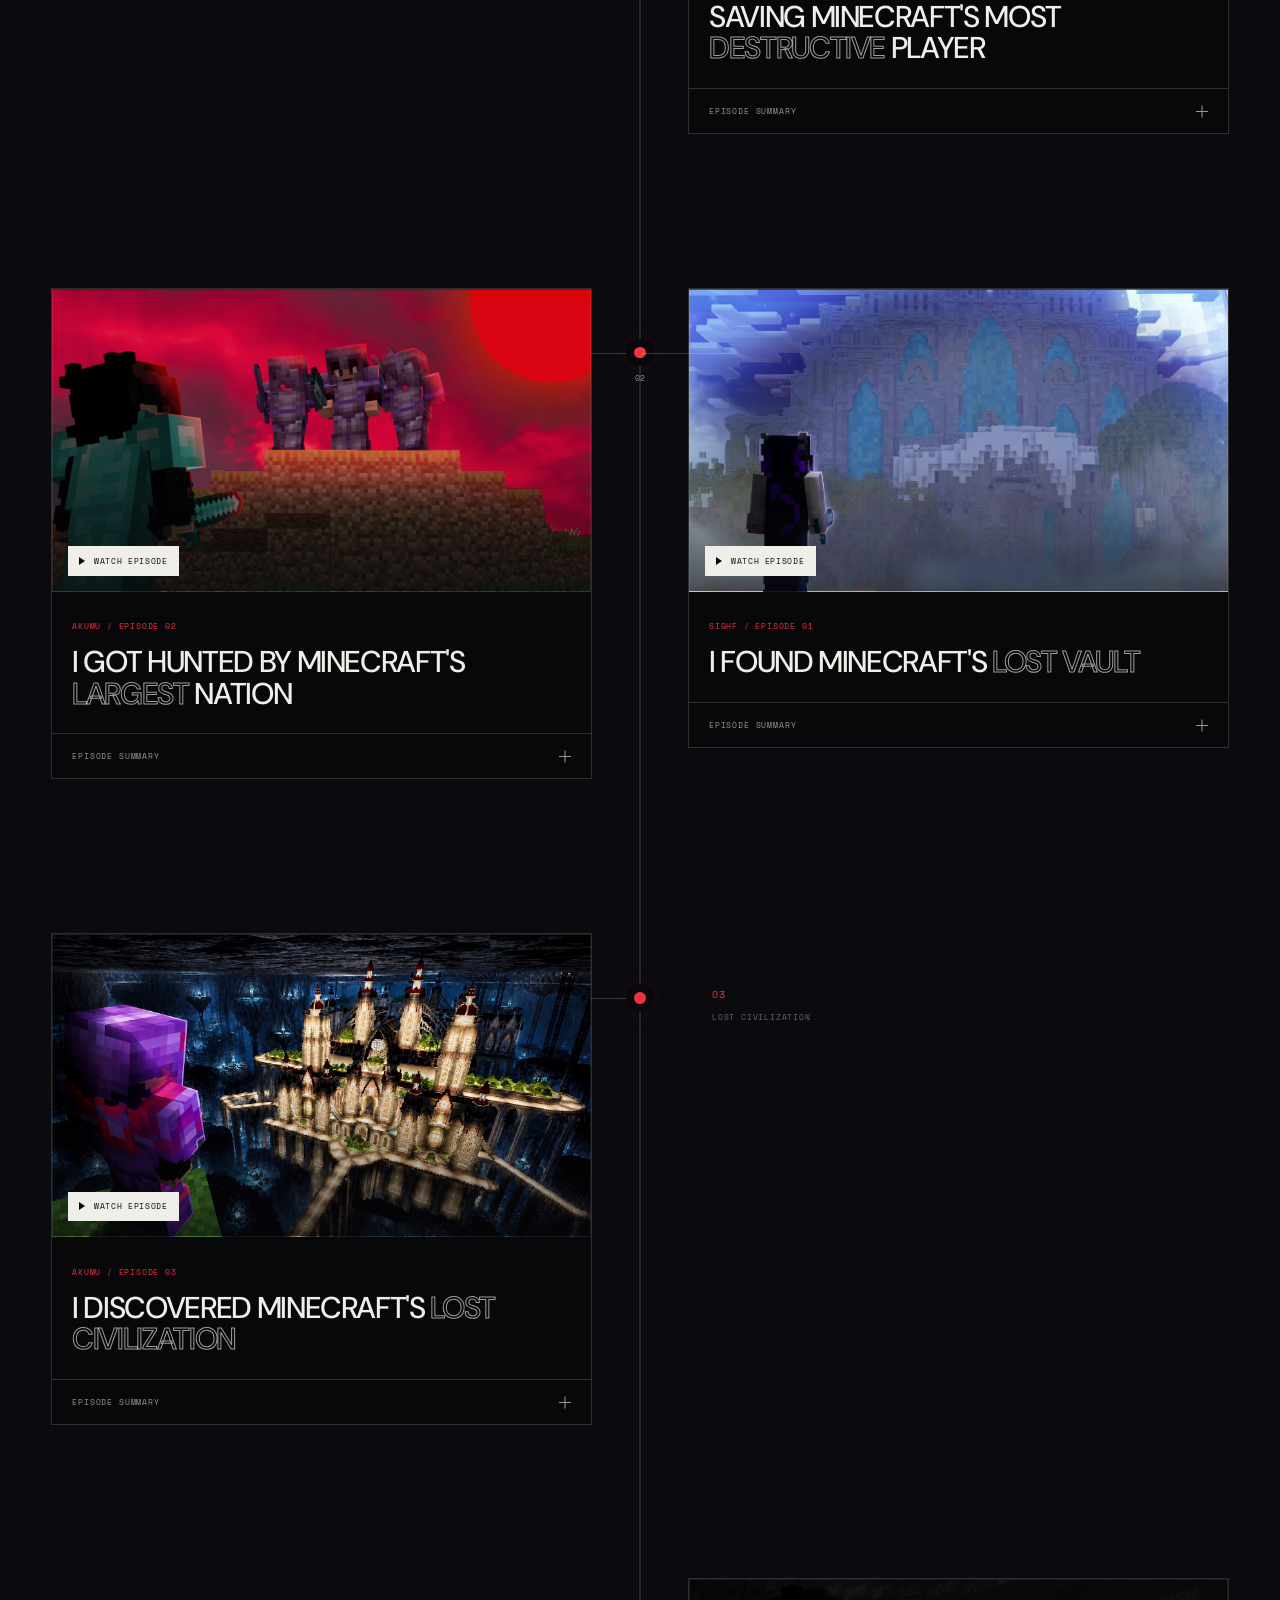
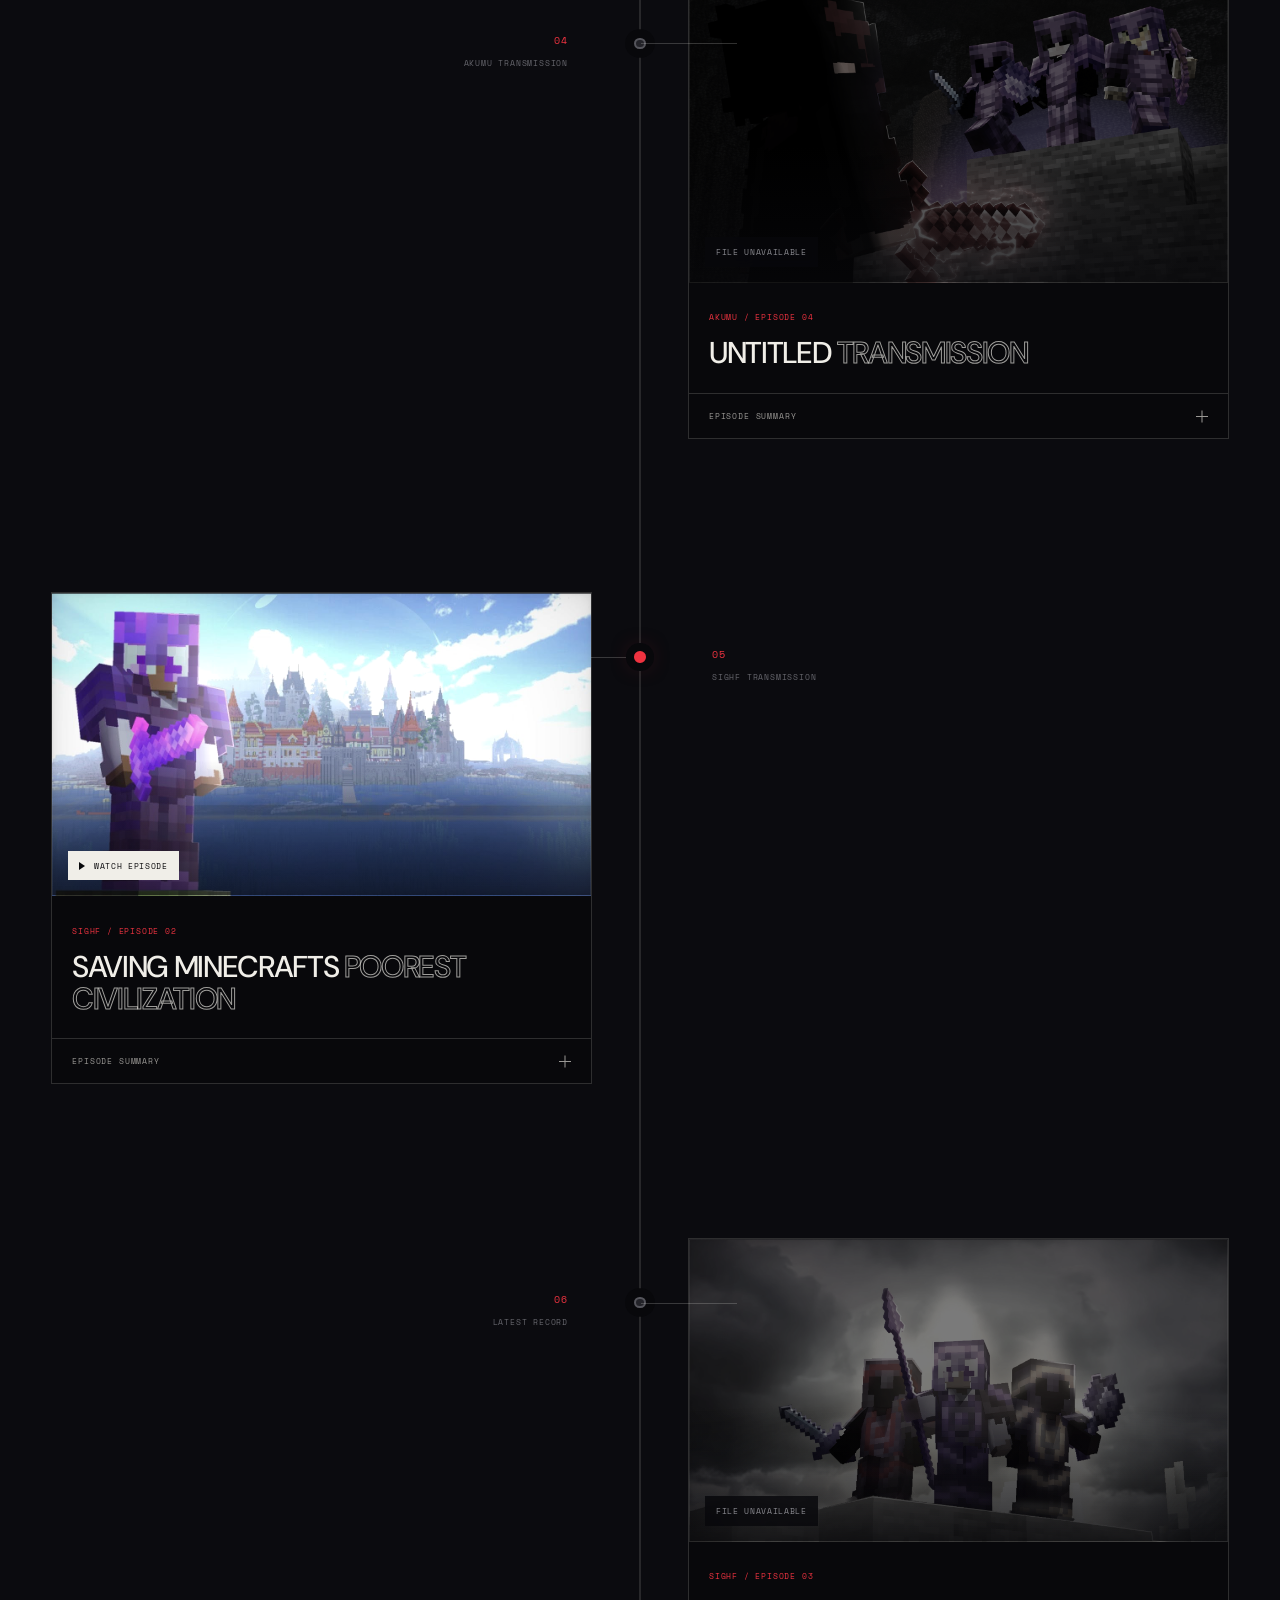
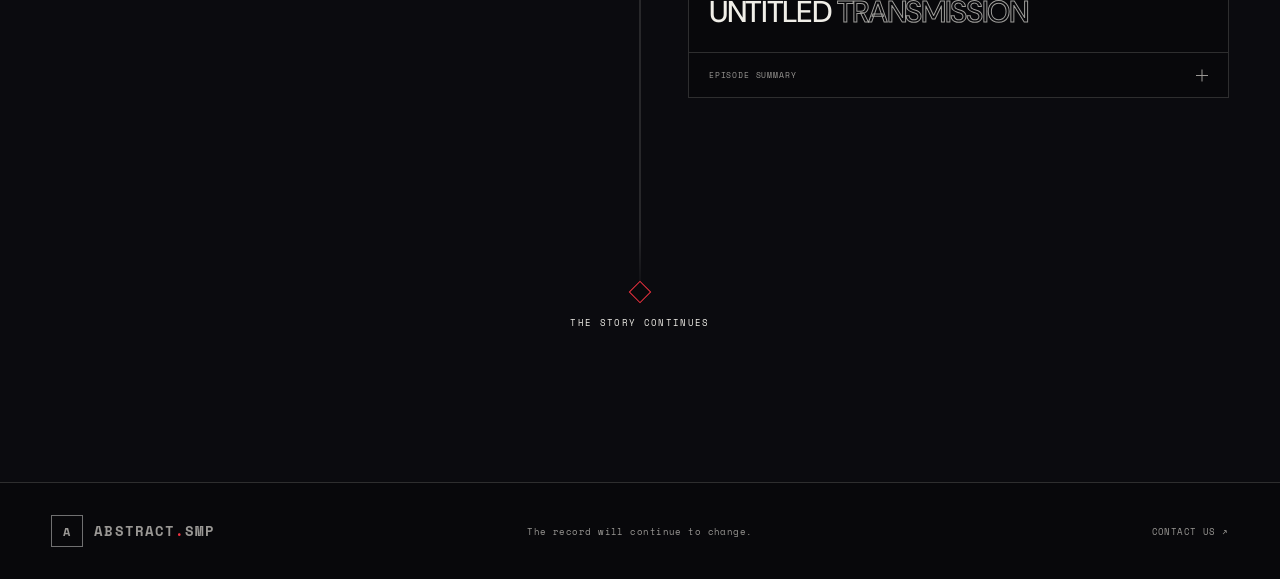
==== commit e62bb38b: "Add files via upload" ====
--- a/story.html
+++ b/story.html
@@ -3,7 +3,7 @@
   <head>
     <meta charset="UTF-8">
     <meta name="viewport" content="width=device-width, initial-scale=1.0">
-    <meta name="description" content="Ongoing lore, character history, and unanswered questions from Abstract SMP.">
+    <meta name="description" content="The chronological timeline of Abstract SMP, from the events before the videos to every published episode.">
     <meta name="theme-color" content="#08080b">
     <title>Story Files — Abstract SMP</title>
     <link rel="icon" href="assets/images/mark.svg" type="image/svg+xml">
@@ -24,37 +24,147 @@
       <header class="page-intro section">
         <p class="eyebrow reveal"><span></span> Living narrative index</p>
         <div class="page-intro-grid reveal">
-          <h1>Story<br><em>files.</em></h1>
-          <div><p>A growing record of the events, motivations, and unanswered questions behind Abstract SMP. New files will be added as the story develops.</p><span class="status-pill"><i></i> Archive active</span></div>
+          <h1>Story<br><em>timeline.</em></h1>
+          <div><p>Follow Abstract SMP in chronological order—from the events that happened before the cameras arrived to every published perspective.</p><span class="status-pill"><i></i> Timeline active</span></div>
         </div>
       </header>
 
-      <section class="story-ledger section" aria-labelledby="ledger-title">
-        <div class="ledger-heading reveal"><p class="eyebrow"><span></span> Current records</p><h2 id="ledger-title">What we know <em>so far.</em></h2></div>
-        <article class="story-entry reveal">
-          <div class="entry-meta"><span>FILE 001</span><span>Akumu</span><span>Origin</span></div>
-          <div class="entry-body"><p class="entry-kicker">The event that changed everything</p><h3>The wrongful execution</h3><p>Akumu was once a peaceful player. That life ended when his best friend was wrongfully executed on the server. The loss did more than create an enemy—it transformed Akumu into an antihero, willing to pursue the justice that peaceful means had failed to deliver.</p></div>
-          <span class="entry-status">Documented</span>
-        </article>
-        <article class="story-entry reveal">
-          <div class="entry-meta"><span>FILE 002</span><span>Sighf</span><span>History</span></div>
-          <div class="entry-body"><p class="entry-kicker">Distance as a defense</p><h3>Why Sighf stands apart</h3><p>Sighf's stand-offish nature is rooted in his history. The distance he keeps is deliberate: a defense built from what came before, and a clue that the person others see is only part of the story.</p></div>
-          <span class="entry-status entry-pending">Developing</span>
-        </article>
-        <article class="story-entry reveal">
-          <div class="entry-meta"><span>FILE 003</span><span>World</span><span>Location</span></div>
-          <div class="entry-body"><p class="entry-kicker">A place with a longer memory</p><h3>Kurous Island</h3><p>One of the world's defining locations. Its complete record—and the answers tied to it—will grow here as those details are revealed through the series.</p><a href="world.html">View location file ↗</a></div>
-          <span class="entry-status entry-pending">Expanding</span>
-        </article>
-      </section>
+      <section class="timeline-section section" id="timeline" aria-labelledby="timeline-title">
+        <div class="timeline-heading reveal">
+          <div><p class="eyebrow"><span></span> Chronological record</p><h2 id="timeline-title">Before the footage.<br><em>After the fallout.</em></h2></div>
+          <p>Published videos are placed where they occur in the story—not simply by upload date. Hover a published thumbnail for a brief muted preview, or open its summary for more context.</p>
+        </div>
 
-      <section class="questions-section section" aria-labelledby="questions-title">
-        <div class="questions-copy reveal"><p class="eyebrow"><span></span> Open questions</p><h2 id="questions-title">Some answers must be <em>earned.</em></h2><p>These threads remain intentionally open. Their records will update when the story is ready to answer them.</p></div>
-        <ol class="question-list reveal">
-          <li><span>01</span><p>What history taught Sighf to keep everyone at a distance?</p></li>
-          <li><span>02</span><p>Who was responsible for the execution that changed Akumu?</p></li>
-          <li><span>03</span><p>What role will Kurous Island play in what comes next?</p></li>
-        </ol>
+        <div class="timeline" data-timeline>
+          <div class="timeline-spine" aria-hidden="true"></div>
+
+          <article class="timeline-row timeline-left timeline-placeholder reveal">
+            <div class="prelude-card">
+              <span>Prior event / 01</span>
+              <h3>Record pending</h3>
+              <p>This event predates the first recorded episode. Details will be added to the timeline later.</p>
+            </div>
+            <div class="timeline-node"><span></span></div>
+            <div class="timeline-index">BEFORE<br>THE VIDEOS</div>
+          </article>
+
+          <article class="timeline-row timeline-right timeline-placeholder reveal">
+            <div class="timeline-index">PRIOR<br>HISTORY</div>
+            <div class="timeline-node"><span></span></div>
+            <div class="prelude-card">
+              <span>Prior event / 02</span>
+              <h3>Record pending</h3>
+              <p>This part of the server's history has not yet been entered into the public record.</p>
+            </div>
+          </article>
+
+          <article class="timeline-row timeline-left timeline-placeholder reveal">
+            <div class="prelude-card">
+              <span>Prior event / 03</span>
+              <h3>Record pending</h3>
+              <p>The final placeholder before the recorded story begins. This file will be expanded later.</p>
+            </div>
+            <div class="timeline-node"><span></span></div>
+            <div class="timeline-index">FINAL<br>PRELUDE</div>
+          </article>
+
+          <div class="timeline-era reveal">
+            <span>Recorded story begins</span>
+            <strong>THE VIDEOS</strong>
+          </div>
+
+          <article class="timeline-row timeline-right reveal" id="akumu-episode-1">
+            <div class="timeline-index"><span>01</span> First transmission</div>
+            <div class="timeline-node timeline-node-video"><span></span></div>
+            <div class="timeline-card timeline-video" data-video-id="5ajad0l53J0" data-preview-start="117">
+              <a class="timeline-media" href="https://www.youtube.com/watch?v=5ajad0l53J0&t=117s" target="_blank" rel="noopener noreferrer" aria-label="Watch Saving Minecraft's Most DESTRUCTIVE Player on YouTube">
+                <img src="assets/images/thumbnails/akumu/1.png" alt="Thumbnail for Saving Minecraft's Most DESTRUCTIVE Player" width="1280" height="720" loading="lazy">
+                <span class="play-badge"><i aria-hidden="true"></i> Watch episode</span>
+                <span class="preview-label" aria-hidden="true">8 sec preview</span>
+                <span class="timeline-preview" aria-hidden="true"></span>
+              </a>
+              <div class="timeline-card-title"><span>Akumu / Episode 01</span><h3>Saving Minecraft's Most <em>DESTRUCTIVE</em> Player</h3></div>
+              <details class="episode-summary">
+                <summary><span>Episode summary</span><i aria-hidden="true"></i></summary>
+                <div><p>Akumu's recorded story begins with an attempt to save one of Minecraft's most destructive players—establishing the first visible chapter of this timeline.</p><a href="https://www.youtube.com/watch?v=5ajad0l53J0&t=117s" target="_blank" rel="noopener noreferrer">Watch on YouTube ↗</a></div>
+              </details>
+            </div>
+          </article>
+
+          <article class="timeline-row timeline-dual reveal" id="shared-chapter-2">
+            <div class="timeline-card timeline-video" data-video-id="RUzB92BrY4k" data-preview-start="135">
+              <a class="timeline-media" href="https://www.youtube.com/watch?v=RUzB92BrY4k&t=135s" target="_blank" rel="noopener noreferrer" aria-label="Watch I Got Hunted by Minecraft's LARGEST Nation on YouTube">
+                <img src="assets/images/thumbnails/akumu/2.png" alt="Thumbnail for I Got Hunted by Minecraft's LARGEST Nation" width="1280" height="720" loading="lazy">
+                <span class="play-badge"><i aria-hidden="true"></i> Watch episode</span><span class="preview-label" aria-hidden="true">8 sec preview</span><span class="timeline-preview" aria-hidden="true"></span>
+              </a>
+              <div class="timeline-card-title"><span>Akumu / Episode 02</span><h3>I Got Hunted by Minecraft's <em>LARGEST</em> Nation</h3></div>
+              <details class="episode-summary"><summary><span>Episode summary</span><i aria-hidden="true"></i></summary><div><p>Akumu becomes the target of Minecraft's largest nation. This perspective occurs alongside Sighf's discovery of the lost vault.</p><a href="https://www.youtube.com/watch?v=RUzB92BrY4k&t=135s" target="_blank" rel="noopener noreferrer">Watch on YouTube ↗</a></div></details>
+            </div>
+            <div class="timeline-node timeline-node-video"><span></span><small>02</small></div>
+            <div class="timeline-card timeline-video" data-video-id="dnZf3E3MKw0" data-preview-start="16">
+              <a class="timeline-media" href="https://www.youtube.com/watch?v=dnZf3E3MKw0&t=16s" target="_blank" rel="noopener noreferrer" aria-label="Watch I Found Minecraft's Lost Vault on YouTube">
+                <img src="assets/images/thumbnails/sighf/1.jpg" alt="Thumbnail for I Found Minecraft's Lost Vault" width="1280" height="720" loading="lazy">
+                <span class="play-badge"><i aria-hidden="true"></i> Watch episode</span><span class="preview-label" aria-hidden="true">8 sec preview</span><span class="timeline-preview" aria-hidden="true"></span>
+              </a>
+              <div class="timeline-card-title"><span>Sighf / Episode 01</span><h3>I Found Minecraft's <em>Lost Vault</em></h3></div>
+              <details class="episode-summary"><summary><span>Episode summary</span><i aria-hidden="true"></i></summary><div><p>Sighf discovers Minecraft's lost vault while Akumu's hunt unfolds elsewhere in the same chapter of the chronology.</p><a href="https://www.youtube.com/watch?v=dnZf3E3MKw0&t=16s" target="_blank" rel="noopener noreferrer">Watch on YouTube ↗</a></div></details>
+            </div>
+          </article>
+
+          <article class="timeline-row timeline-left reveal" id="akumu-episode-3">
+            <div class="timeline-card timeline-video" data-video-id="4PI5PcekQAE" data-preview-start="1306">
+              <a class="timeline-media" href="https://www.youtube.com/watch?v=4PI5PcekQAE&t=1306s" target="_blank" rel="noopener noreferrer" aria-label="Watch I Discovered Minecraft's Lost Civilization on YouTube">
+                <img src="assets/images/thumbnails/akumu/3.png" alt="Thumbnail for I Discovered Minecraft's Lost Civilization" width="1672" height="941" loading="lazy">
+                <span class="play-badge"><i aria-hidden="true"></i> Watch episode</span><span class="preview-label" aria-hidden="true">8 sec preview</span><span class="timeline-preview" aria-hidden="true"></span>
+              </a>
+              <div class="timeline-card-title"><span>Akumu / Episode 03</span><h3>I Discovered Minecraft's <em>Lost Civilization</em></h3></div>
+              <details class="episode-summary"><summary><span>Episode summary</span><i aria-hidden="true"></i></summary><div><p>Akumu uncovers a lost civilization, widening the story beyond individual conflict and into the forgotten history of the world itself.</p><a href="https://www.youtube.com/watch?v=4PI5PcekQAE&t=1306s" target="_blank" rel="noopener noreferrer">Watch on YouTube ↗</a></div></details>
+            </div>
+            <div class="timeline-node timeline-node-video"><span></span></div>
+            <div class="timeline-index"><span>03</span> Lost civilization</div>
+          </article>
+
+          <article class="timeline-row timeline-right reveal" id="akumu-episode-4">
+            <div class="timeline-index"><span>04</span> Akumu transmission</div>
+            <div class="timeline-node timeline-node-locked"><span></span></div>
+            <div class="timeline-card timeline-locked">
+              <div class="timeline-media">
+                <img src="assets/images/thumbnails/akumu/4.png" alt="Thumbnail for Akumu episode four" width="1672" height="941" loading="lazy">
+                <span class="locked-badge">File unavailable</span>
+              </div>
+              <div class="timeline-card-title"><span>Akumu / Episode 04</span><h3>Untitled <em>transmission</em></h3></div>
+              <details class="episode-summary"><summary><span>Episode summary</span><i aria-hidden="true"></i></summary><div><p>This episode's title, link, and timeline summary have not been released yet.</p></div></details>
+            </div>
+          </article>
+
+          <article class="timeline-row timeline-left reveal" id="sighf-episode-2">
+            <div class="timeline-card timeline-video" data-video-id="mHhYlA_u7-E" data-preview-start="108">
+              <a class="timeline-media" href="https://www.youtube.com/watch?v=mHhYlA_u7-E&t=108s" target="_blank" rel="noopener noreferrer" aria-label="Watch Saving Minecrafts Poorest Civilization on YouTube">
+                <img src="assets/images/thumbnails/sighf/2.jpg" alt="Thumbnail for Saving Minecrafts Poorest Civilization" width="1280" height="720" loading="lazy">
+                <span class="play-badge"><i aria-hidden="true"></i> Watch episode</span><span class="preview-label" aria-hidden="true">8 sec preview</span><span class="timeline-preview" aria-hidden="true"></span>
+              </a>
+              <div class="timeline-card-title"><span>Sighf / Episode 02</span><h3>Saving Minecrafts <em>Poorest Civilization</em></h3></div>
+              <details class="episode-summary"><summary><span>Episode summary</span><i aria-hidden="true"></i></summary><div><p>Sighf turns toward one of Minecraft's poorest civilizations, placing its survival at the center of his next recorded chapter.</p><a href="https://www.youtube.com/watch?v=mHhYlA_u7-E&t=108s" target="_blank" rel="noopener noreferrer">Watch on YouTube ↗</a></div></details>
+            </div>
+            <div class="timeline-node timeline-node-video"><span></span></div>
+            <div class="timeline-index"><span>05</span> Sighf transmission</div>
+          </article>
+
+          <article class="timeline-row timeline-right reveal" id="sighf-episode-3">
+            <div class="timeline-index"><span>06</span> Latest record</div>
+            <div class="timeline-node timeline-node-locked"><span></span></div>
+            <div class="timeline-card timeline-locked">
+              <div class="timeline-media">
+                <img src="assets/images/thumbnails/sighf/3.jpg" alt="Thumbnail for Sighf episode three" width="3840" height="2160" loading="lazy">
+                <span class="locked-badge">File unavailable</span>
+              </div>
+              <div class="timeline-card-title"><span>Sighf / Episode 03</span><h3>Untitled <em>transmission</em></h3></div>
+              <details class="episode-summary"><summary><span>Episode summary</span><i aria-hidden="true"></i></summary><div><p>This episode's title, link, and timeline summary have not been released yet.</p></div></details>
+            </div>
+          </article>
+
+          <div class="timeline-end reveal"><span></span><p>The story continues</p></div>
+        </div>
       </section>
     </main>
     <footer class="site-footer"><a class="brand" href="index.html"><span class="brand-mark" aria-hidden="true">A</span><span>Abstract<span class="brand-dot">.</span>SMP</span></a><p>The record will continue to change.</p><a href="index.html#contact">Contact us ↗</a></footer>
--- a/assets/css/styles.css
+++ b/assets/css/styles.css
@@ -151,6 +151,7 @@
 .site-footer > a:last-child { justify-self: end; text-transform: uppercase; }
 .reveal { opacity: 0; transform: translateY(28px); transition: opacity .7s ease, transform .7s cubic-bezier(.2,.8,.2,1); }
 .reveal.is-visible { opacity: 1; transform: none; }
+.reveal:target { opacity: 1; transform: none; }
 
 /* Home: character profiles */
 .characters-section { background: #0b0b0f; }
@@ -217,6 +218,79 @@
 .question-list span { color: var(--red); font-family: var(--font-mono); font-size: .55rem; }
 .question-list p { margin: 0; font-size: clamp(1rem, 2vw, 1.35rem); line-height: 1.5; }
 
+/* Story timeline */
+.timeline-section { overflow: hidden; background: #0b0b0f; }
+.timeline-heading { display: grid; grid-template-columns: 1.25fr .75fr; gap: clamp(3rem, 8vw, 8rem); align-items: end; margin-bottom: clamp(7rem, 13vw, 13rem); }
+.timeline-heading h2 { font-size: clamp(3rem, 6.5vw, 6.5rem); }
+.timeline-heading > p { max-width: 34rem; margin: 0; color: var(--muted); line-height: 1.8; }
+.timeline { position: relative; max-width: 1320px; margin: 0 auto; }
+.timeline-spine { position: absolute; z-index: 0; top: 0; bottom: 2rem; left: 50%; width: 1px; background: linear-gradient(to bottom, transparent, rgba(240,238,232,.25) 4rem, rgba(240,238,232,.25) calc(100% - 4rem), transparent); transform: translateX(-50%); }
+.timeline-spine::after { position: absolute; top: 0; left: -2px; width: 5px; height: 12rem; background: linear-gradient(var(--red), transparent); content: ""; opacity: .8; }
+.timeline-row { position: relative; z-index: 1; display: grid; grid-template-columns: minmax(0, 1fr) 6rem minmax(0, 1fr); align-items: start; margin-bottom: clamp(7rem, 12vw, 12rem); }
+.timeline-node { position: relative; grid-column: 2; display: grid; min-height: 6rem; place-items: start center; }
+.timeline-node > span { display: block; width: .72rem; height: .72rem; margin-top: 3.7rem; border: 2px solid #77777e; border-radius: 50%; background: var(--ink); box-shadow: 0 0 0 .55rem var(--ink); }
+.timeline-node-video > span { border-color: var(--red); background: var(--red); box-shadow: 0 0 0 .5rem var(--ink), 0 0 22px rgba(239,51,64,.5); }
+.timeline-node-locked > span { border-color: #55555c; background: #232329; }
+.timeline-node small { position: absolute; top: 5.3rem; color: var(--muted); font-family: var(--font-mono); font-size: .48rem; }
+.timeline-left > :first-child { grid-column: 1; }
+.timeline-left > .timeline-index { grid-column: 3; }
+.timeline-right > :first-child { grid-column: 1; }
+.timeline-right > :last-child { grid-column: 3; }
+.timeline-dual > .timeline-card:first-child { grid-column: 1; }
+.timeline-dual > .timeline-card:last-child { grid-column: 3; }
+.timeline-index { padding: 3.4rem 1.5rem; color: #66666d; font-family: var(--font-mono); font-size: .5rem; letter-spacing: .1em; line-height: 1.7; text-transform: uppercase; }
+.timeline-left .timeline-index { text-align: left; }
+.timeline-right .timeline-index { text-align: right; }
+.timeline-index > span { display: block; margin-bottom: .45rem; color: var(--red); font-size: .62rem; }
+.prelude-card { position: relative; max-width: 28rem; padding: 1.7rem; border: 1px dashed rgba(240,238,232,.2); background: rgba(8,8,11,.72); }
+.timeline-left .prelude-card { justify-self: end; }
+.timeline-right .prelude-card { justify-self: start; }
+.prelude-card::after, .prelude-card::before, .timeline-card::after, .timeline-card::before { position: absolute; top: 4rem; width: 3rem; height: 1px; background: rgba(240,238,232,.2); content: ""; }
+.timeline-left .prelude-card::after, .timeline-left .timeline-card::after, .timeline-dual .timeline-card:first-child::after { right: -3rem; }
+.timeline-right .prelude-card::before, .timeline-right .timeline-card::before, .timeline-dual .timeline-card:last-child::before { left: -3rem; }
+.prelude-card > span { color: #77777e; font-family: var(--font-mono); font-size: .5rem; letter-spacing: .1em; text-transform: uppercase; }
+.prelude-card h3 { margin: 1rem 0; font-size: clamp(1.5rem, 3vw, 2.5rem); font-weight: 500; letter-spacing: -.04em; text-transform: uppercase; }
+.prelude-card p { margin: 0; color: #77777e; font-size: .85rem; line-height: 1.7; }
+.timeline-era { position: relative; z-index: 2; display: flex; min-height: 17rem; flex-direction: column; align-items: center; justify-content: center; margin: 2rem calc(var(--page-padding) * -1) clamp(9rem, 15vw, 15rem); border-block: 1px solid var(--line); background: rgba(8,8,11,.88); text-align: center; }
+.timeline-era::before { position: absolute; z-index: -1; inset: 0; background: radial-gradient(circle, rgba(239,51,64,.14), transparent 48%); content: ""; }
+.timeline-era span { margin-bottom: 1rem; color: var(--red); font-family: var(--font-mono); font-size: .55rem; letter-spacing: .15em; text-transform: uppercase; }
+.timeline-era strong { color: transparent; font-size: clamp(3rem, 9vw, 9rem); font-weight: 500; letter-spacing: -.07em; line-height: .9; -webkit-text-stroke: 1px rgba(240,238,232,.65); }
+.timeline-card { position: relative; min-width: 0; border: 1px solid var(--line); background: var(--ink); transform-origin: center; transition: border-color .3s, box-shadow .3s, transform .4s cubic-bezier(.2,.8,.2,1); }
+.timeline-left .timeline-card, .timeline-dual .timeline-card:first-child { transform-origin: right center; }
+.timeline-right .timeline-card, .timeline-dual .timeline-card:last-child { transform-origin: left center; }
+.timeline-video:hover, .timeline-video:focus-within { z-index: 3; border-color: rgba(240,238,232,.4); box-shadow: 0 1.5rem 4rem rgba(0,0,0,.38); transform: scale(1.025); }
+.timeline-media { position: relative; display: block; aspect-ratio: 16/9; overflow: hidden; background: #17171c; }
+.timeline-media > img { width: 100%; height: 100%; object-fit: cover; filter: saturate(.8) contrast(1.05); transition: filter .3s, transform .5s cubic-bezier(.2,.8,.2,1); }
+.timeline-video:hover .timeline-media > img, .timeline-video:focus-within .timeline-media > img { filter: saturate(1); transform: scale(1.025); }
+.timeline-media::after { position: absolute; z-index: 2; inset: 0; border: 1px solid rgba(255,255,255,.08); background: linear-gradient(0deg, rgba(8,8,11,.65), transparent 45%); content: ""; pointer-events: none; }
+.play-badge, .locked-badge { position: absolute; z-index: 4; bottom: 1rem; left: 1rem; display: inline-flex; align-items: center; gap: .55rem; padding: .55rem .7rem; background: var(--paper); color: var(--ink); font-family: var(--font-mono); font-size: .5rem; letter-spacing: .08em; text-transform: uppercase; }
+.play-badge i { width: 0; height: 0; border-top: .26rem solid transparent; border-bottom: .26rem solid transparent; border-left: .42rem solid var(--ink); }
+.locked-badge { background: rgba(8,8,11,.82); color: #8a8a90; backdrop-filter: blur(6px); }
+.preview-label { position: absolute; z-index: 4; right: 1rem; bottom: 1rem; color: rgba(240,238,232,.7); font-family: var(--font-mono); font-size: .45rem; letter-spacing: .08em; text-transform: uppercase; opacity: 0; transition: opacity .2s; }
+.timeline-video:hover .preview-label { opacity: 1; }
+.timeline-preview { position: absolute; z-index: 1; inset: 0; pointer-events: none; }
+.timeline-preview iframe { width: 100%; height: 100%; border: 0; pointer-events: none; }
+.timeline-video.is-previewing .play-badge { opacity: 0; }
+.timeline-card-title { padding: 1.35rem 1.25rem 1.5rem; }
+.timeline-card-title > span { color: var(--red); font-family: var(--font-mono); font-size: .5rem; letter-spacing: .1em; text-transform: uppercase; }
+.timeline-card-title h3 { margin: .75rem 0 0; font-size: clamp(1.25rem, 2.35vw, 2.25rem); font-weight: 500; letter-spacing: -.045em; line-height: 1.05; text-transform: uppercase; }
+.timeline-card-title h3 em { color: transparent; font-family: inherit; font-style: normal; -webkit-text-stroke: 1px rgba(240,238,232,.65); }
+.episode-summary { border-top: 1px solid var(--line); }
+.episode-summary summary { display: flex; align-items: center; justify-content: space-between; padding: 1rem 1.25rem; cursor: pointer; color: var(--muted); font-family: var(--font-mono); font-size: .52rem; letter-spacing: .1em; list-style: none; text-transform: uppercase; }
+.episode-summary summary::-webkit-details-marker { display: none; }
+.episode-summary summary i { position: relative; width: .75rem; height: .75rem; }
+.episode-summary summary i::before, .episode-summary summary i::after { position: absolute; top: 50%; left: 0; width: 100%; height: 1px; background: currentColor; content: ""; transition: transform .2s; }
+.episode-summary summary i::after { transform: rotate(90deg); }
+.episode-summary[open] summary { color: var(--paper); }
+.episode-summary[open] summary i::after { transform: rotate(0); }
+.episode-summary > div { padding: 0 1.25rem 1.4rem; color: var(--muted); font-size: .82rem; line-height: 1.75; }
+.episode-summary > div p { margin: 0 0 1rem; }
+.episode-summary > div a { display: inline-block; padding-bottom: .25rem; border-bottom: 1px solid var(--line); color: var(--paper); font-family: var(--font-mono); font-size: .5rem; letter-spacing: .08em; text-transform: uppercase; }
+.timeline-locked .timeline-media > img { filter: grayscale(.8) brightness(.48); }
+.timeline-end { position: relative; z-index: 2; display: flex; flex-direction: column; align-items: center; gap: 1rem; padding-top: 2rem; text-align: center; }
+.timeline-end > span { width: 1rem; height: 1rem; border: 1px solid var(--red); background: var(--ink); transform: rotate(45deg); }
+.timeline-end p { margin: 0; font-family: var(--font-mono); font-size: .55rem; letter-spacing: .15em; text-transform: uppercase; }
+
 /* World page */
 .world-hero { position: relative; min-height: 100svh; display: flex; align-items: flex-end; padding: 8rem var(--page-padding) clamp(4rem, 9vh, 7rem); isolation: isolate; overflow: hidden; }
 .world-hero > img { position: absolute; z-index: -3; inset: 0; width: 100%; height: 100%; object-fit: cover; animation: hero-arrive 1.4s cubic-bezier(.2,.8,.2,1) both; }
@@ -271,6 +345,20 @@
   .entry-meta { justify-content: start; }
   .entry-status { justify-self: start; }
   .ledger-heading { grid-template-columns: 1fr; }
+  .timeline-heading { grid-template-columns: 1fr; margin-bottom: 7rem; }
+  .timeline-spine { left: 1.5rem; transform: none; }
+  .timeline-row { grid-template-columns: 3rem minmax(0, 1fr); margin-bottom: 6rem; }
+  .timeline-row > .timeline-index { grid-column: 2; grid-row: 1; padding: 0 0 1rem; text-align: left; }
+  .timeline-row > .timeline-node { grid-column: 1; grid-row: 2; min-height: 5rem; }
+  .timeline-row > .timeline-card, .timeline-row > .prelude-card { grid-column: 2; grid-row: 2; width: 100%; max-width: none; justify-self: stretch; }
+  .timeline-node > span { margin-top: 3.7rem; }
+  .timeline-dual > .timeline-node { grid-column: 1; grid-row: 1 / span 2; }
+  .timeline-dual > .timeline-card:first-child { grid-column: 2; grid-row: 1; margin-bottom: 3rem; }
+  .timeline-dual > .timeline-card:last-child { grid-column: 2; grid-row: 2; }
+  .prelude-card::after, .prelude-card::before, .timeline-card::after, .timeline-card::before { display: none; }
+  .timeline-row > .timeline-card::before, .timeline-row > .prelude-card::before { display: block; top: 4rem; left: -1.5rem; width: 1.5rem; }
+  .timeline-left .timeline-card, .timeline-right .timeline-card, .timeline-dual .timeline-card { transform-origin: center; }
+  .timeline-era { margin-bottom: 8rem; }
   .registry-grid { grid-template-columns: 1fr; }
   .registry-card { min-height: 13rem; }
   .site-footer { grid-template-columns: 1fr auto; }
@@ -298,6 +386,13 @@
   .character-sighf .character-portrait, .character-sighf .character-copy { grid-column: 1; grid-row: auto; }
   .character-portrait { min-height: 23rem; }
   .page-intro h1, .world-hero h1 { font-size: clamp(4rem, 22vw, 7rem); }
+  .timeline-heading h2 { font-size: clamp(2.7rem, 14vw, 4rem); }
+  .timeline-row { grid-template-columns: 2.25rem minmax(0, 1fr); }
+  .timeline-spine { left: 1.1rem; }
+  .timeline-row > .timeline-card::before, .timeline-row > .prelude-card::before { left: -1.15rem; width: 1.15rem; }
+  .timeline-card-title { padding-inline: 1rem; }
+  .timeline-card-title h3 { font-size: 1.35rem; }
+  .preview-label { display: none; }
   .record-fields { grid-template-columns: 1fr; }
   .record-fields div { border-right: 0; border-bottom: 1px solid var(--line); }
   .site-footer { gap: 1rem; }
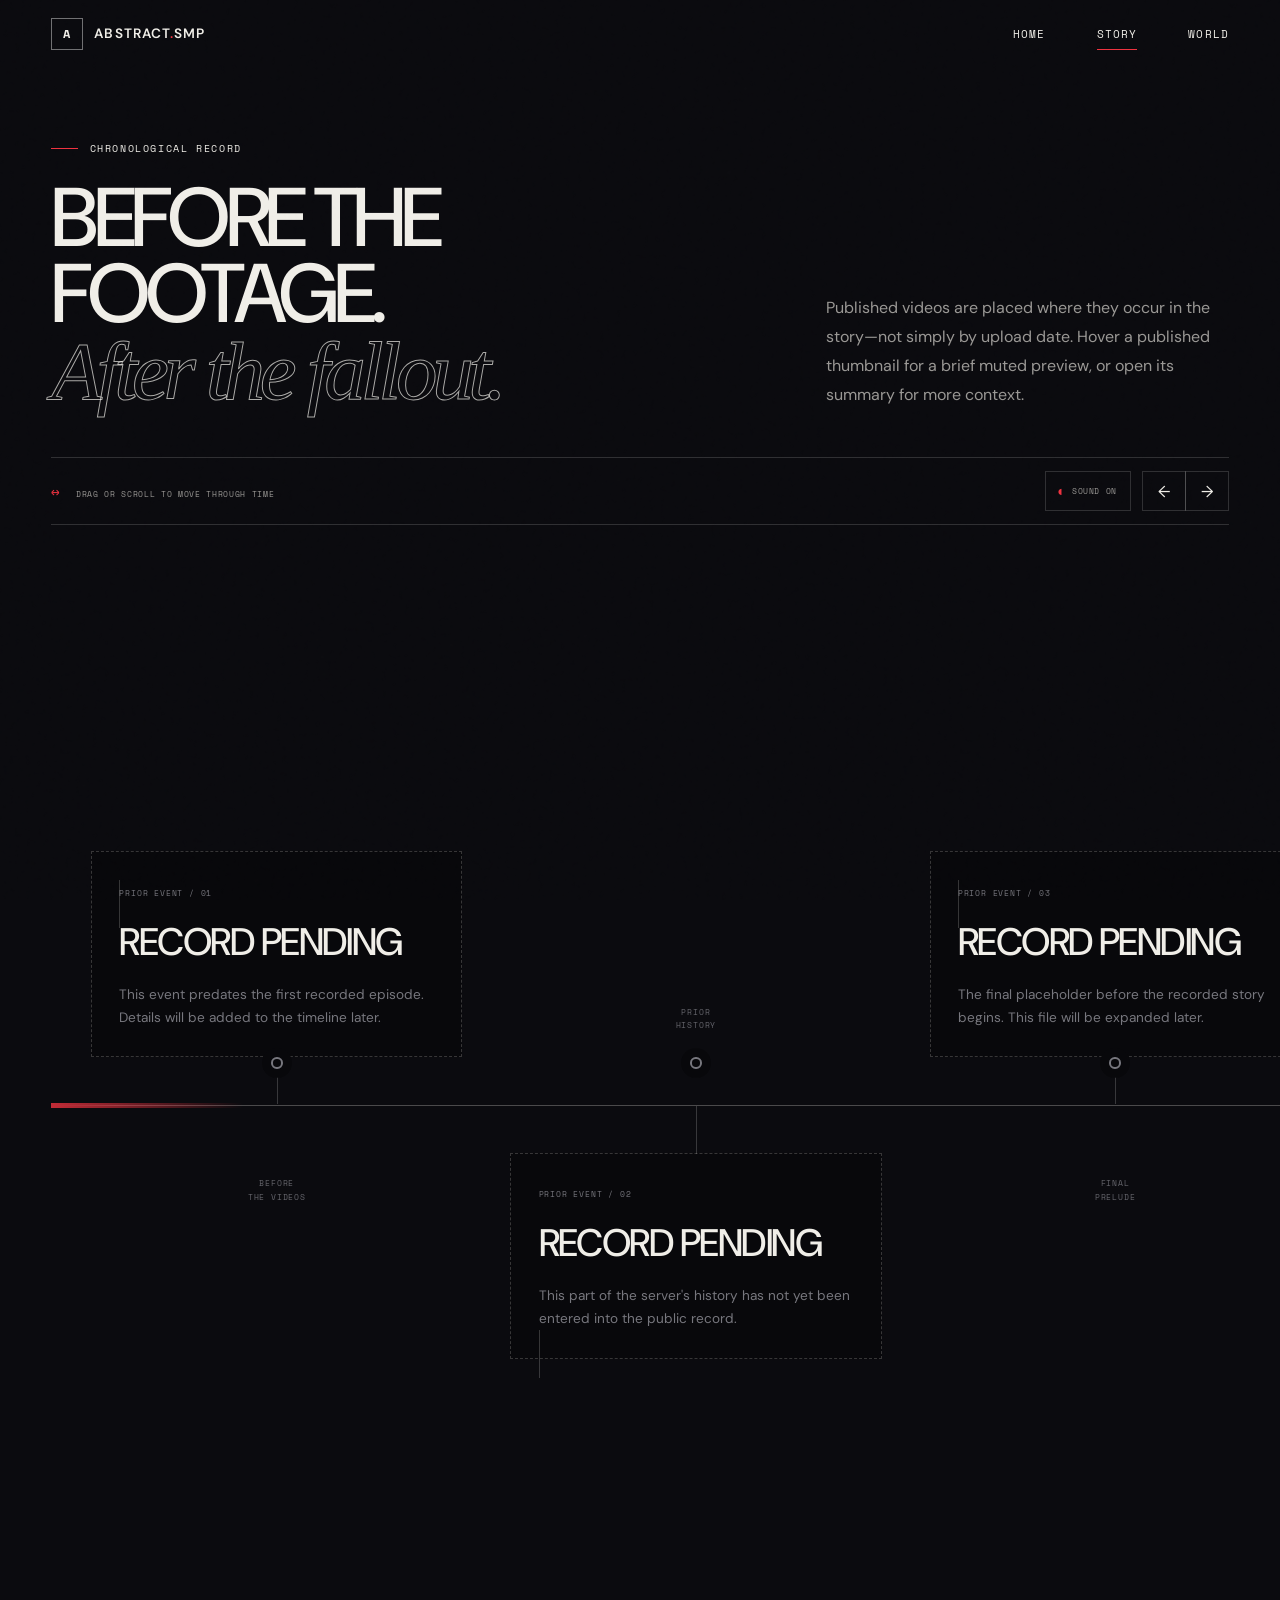
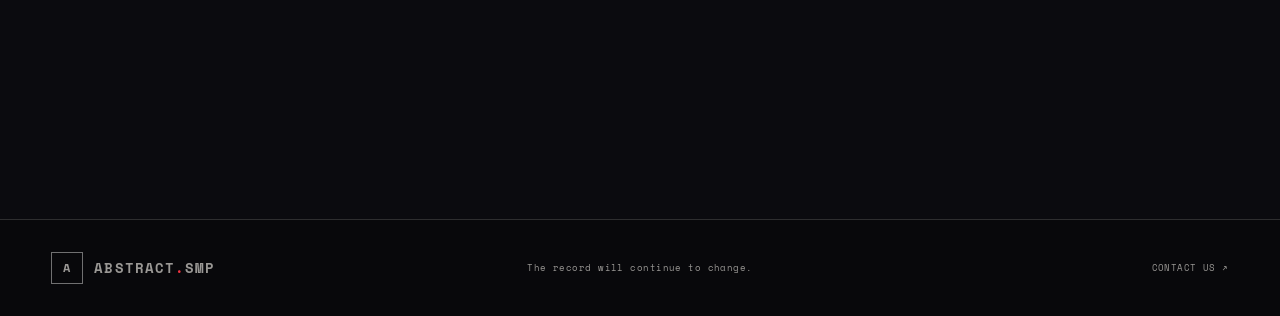
==== commit eb4d6e55: "Add files via upload" ====
--- a/story.html
+++ b/story.html
@@ -16,26 +16,28 @@
       <a class="brand" href="index.html" aria-label="Abstract SMP home"><span class="brand-mark" aria-hidden="true">A</span><span>Abstract<span class="brand-dot">.</span>SMP</span></a>
       <button class="menu-button" type="button" aria-expanded="false" aria-controls="site-nav" data-menu-button><span></span><span></span><span class="sr-only">Toggle navigation</span></button>
       <nav class="site-nav" id="site-nav" aria-label="Main navigation" data-nav>
-        <a href="index.html">Home</a><a class="is-current" href="story.html" aria-current="page">Story</a><a href="episodes.html">Episodes</a><a href="world.html">World</a>
+        <a href="index.html">Home</a><a class="is-current" href="story.html" aria-current="page">Story</a><a href="world.html">World</a>
       </nav>
     </header>
 
-    <main id="main-content" class="inner-page">
-      <header class="page-intro section">
-        <p class="eyebrow reveal"><span></span> Living narrative index</p>
-        <div class="page-intro-grid reveal">
-          <h1>Story<br><em>timeline.</em></h1>
-          <div><p>Follow Abstract SMP in chronological order—from the events that happened before the cameras arrived to every published perspective.</p><span class="status-pill"><i></i> Timeline active</span></div>
-        </div>
-      </header>
-
+    <main id="main-content" class="inner-page timeline-page">
       <section class="timeline-section section" id="timeline" aria-labelledby="timeline-title">
         <div class="timeline-heading reveal">
           <div><p class="eyebrow"><span></span> Chronological record</p><h2 id="timeline-title">Before the footage.<br><em>After the fallout.</em></h2></div>
           <p>Published videos are placed where they occur in the story—not simply by upload date. Hover a published thumbnail for a brief muted preview, or open its summary for more context.</p>
         </div>
 
-        <div class="timeline" data-timeline>
+        <div class="timeline-toolbar reveal">
+          <p><span aria-hidden="true">↔</span> Drag or scroll to move through time</p>
+          <div>
+            <button class="sound-toggle" type="button" data-sound-toggle aria-pressed="true"><span aria-hidden="true">◖</span> Sound on</button>
+            <button class="timeline-control" type="button" data-timeline-back aria-label="Scroll timeline backward">←</button>
+            <button class="timeline-control" type="button" data-timeline-forward aria-label="Scroll timeline forward">→</button>
+          </div>
+        </div>
+
+        <div class="timeline-viewport" data-timeline-viewport tabindex="0" aria-label="Abstract SMP chronological timeline">
+          <div class="timeline" data-timeline>
           <div class="timeline-spine" aria-hidden="true"></div>
 
           <article class="timeline-row timeline-left timeline-placeholder reveal">
@@ -163,7 +165,8 @@
             </div>
           </article>
 
-          <div class="timeline-end reveal"><span></span><p>The story continues</p></div>
+            <div class="timeline-end reveal"><span></span><p>The story continues</p></div>
+          </div>
         </div>
       </section>
     </main>
--- a/assets/css/styles.css
+++ b/assets/css/styles.css
@@ -100,53 +100,6 @@
 .section h2 { margin: 0; font-size: clamp(3rem, 7vw, 7rem); font-weight: 500; letter-spacing: -.065em; line-height: .92; text-transform: uppercase; }
 .section h2 em { color: transparent; font-family: Georgia, serif; font-weight: 400; text-transform: none; -webkit-text-stroke: 1px rgba(240,238,232,.7); }
 .section-intro { max-width: 31rem; margin: 0; color: var(--muted); font-size: .95rem; line-height: 1.8; }
-.archive { border-top: 1px solid var(--line); }
-.filter-bar { display: flex; margin-bottom: 2.5rem; border-block: 1px solid var(--line); }
-.filter-button { display: flex; flex: 1; justify-content: space-between; padding: 1rem 1.2rem; border: 0; border-right: 1px solid var(--line); background: none; color: var(--muted); cursor: pointer; font-family: var(--font-mono); font-size: .66rem; letter-spacing: .08em; text-transform: uppercase; transition: background .2s, color .2s; }
-.filter-button:last-child { border-right: 0; }
-.filter-button:hover, .filter-button.is-active { background: var(--paper); color: var(--ink); }
-.filter-button span { opacity: .55; }
-.episode-grid { display: grid; grid-template-columns: repeat(2, 1fr); gap: clamp(2rem, 5vw, 5rem) 1.2rem; }
-.episode-card { min-width: 0; transition: opacity .3s, transform .3s; }
-.episode-card.is-hidden { display: none; }
-.episode-image { position: relative; aspect-ratio: 16/9; overflow: hidden; background: #151519; }
-.episode-image::after { position: absolute; inset: 0; border: 1px solid rgba(255,255,255,.1); content: ""; }
-.episode-image img { width: 100%; height: 100%; object-fit: cover; filter: saturate(.82) contrast(1.04); transition: transform .65s cubic-bezier(.2,.8,.2,1), filter .3s; }
-.episode-card:hover img { transform: scale(1.035); filter: saturate(1) contrast(1.04); }
-.episode-number { position: absolute; z-index: 1; top: .8rem; left: .8rem; padding: .4rem .55rem; background: rgba(8,8,11,.75); backdrop-filter: blur(6px); font-family: var(--font-mono); font-size: .55rem; letter-spacing: .1em; }
-.episode-meta { display: grid; grid-template-columns: 1fr auto auto; align-items: center; gap: 1rem; padding: 1.15rem .2rem; border-bottom: 1px solid var(--line); }
-.episode-meta > span:first-child { color: var(--muted); font-family: var(--font-mono); font-size: .6rem; letter-spacing: .12em; text-transform: uppercase; }
-.episode-meta h3 { margin: 0; font-size: .9rem; font-weight: 500; text-transform: uppercase; }
-.arrow { transition: transform .2s; }
-.episode-card:hover .arrow { transform: translate(3px, -3px); }
-
-.world { display: grid; grid-template-columns: 1.05fr .95fr; gap: clamp(3rem, 8vw, 8rem); align-items: center; background: var(--paper); color: var(--ink); }
-.world-image { position: relative; }
-.world-image::before { position: absolute; z-index: 1; inset: 1rem; border: 1px solid rgba(255,255,255,.35); content: ""; pointer-events: none; }
-.world-image img { width: 100%; aspect-ratio: 4/5; object-fit: cover; filter: grayscale(.35) contrast(1.1); }
-.coordinate { position: absolute; z-index: 2; right: 1.5rem; bottom: 1.5rem; padding: .5rem .65rem; background: var(--ink); color: var(--paper); font-family: var(--font-mono); font-size: .5rem; letter-spacing: .1em; }
-.world-copy .eyebrow { margin-bottom: 2.5rem; }
-.world-copy h2 { font-size: clamp(3rem, 6vw, 6.5rem); }
-.world-copy h2 em { -webkit-text-stroke-color: rgba(8,8,11,.7); }
-.world-copy > p:not(.eyebrow) { max-width: 31rem; margin: 2.5rem 0; color: #67676b; font-size: 1rem; line-height: 1.8; }
-.world-stats { display: grid; grid-template-columns: repeat(3, 1fr); border-block: 1px solid rgba(8,8,11,.16); }
-.world-stats div { display: flex; flex-direction: column; gap: .4rem; padding: 1.2rem .6rem; border-right: 1px solid rgba(8,8,11,.16); }
-.world-stats div:last-child { border: 0; }
-.world-stats strong { font-family: var(--font-mono); font-size: 1.25rem; }
-.world-stats span { color: #777; font-size: .65rem; text-transform: uppercase; }
-
-.creators { display: grid; grid-template-columns: .8fr 1.2fr; gap: clamp(3rem, 8vw, 8rem); }
-.creator-title { position: sticky; top: 8rem; align-self: start; }
-.creator-title h2 { font-size: clamp(2.8rem, 5vw, 5rem); }
-.creator-list { border-top: 1px solid var(--line); }
-.creator { position: relative; display: grid; grid-template-columns: 3rem 1fr auto; align-items: center; min-height: 12rem; padding: 1.5rem; border-bottom: 1px solid var(--line); overflow: hidden; transition: background .25s, color .25s; }
-.creator:hover { background: var(--paper); color: var(--ink); }
-.creator-id { align-self: start; font-family: var(--font-mono); font-size: .55rem; }
-.creator h3 { margin: 0; font-size: clamp(2.5rem, 6vw, 5.5rem); font-weight: 500; letter-spacing: -.06em; text-transform: uppercase; }
-.creator p { margin: .4rem 0 0; color: var(--muted); font-family: var(--font-mono); font-size: .55rem; letter-spacing: .1em; text-transform: uppercase; }
-.creator-symbol { color: transparent; font-family: var(--font-mono); font-size: 6rem; -webkit-text-stroke: 1px rgba(154,152,149,.25); transition: transform .3s; }
-.creator:hover .creator-symbol { transform: rotate(-6deg) scale(1.08); }
-
 .site-footer { display: grid; grid-template-columns: 1fr auto 1fr; align-items: center; gap: 2rem; padding: 2rem var(--page-padding); border-top: 1px solid var(--line); color: var(--muted); font-family: var(--font-mono); font-size: .55rem; letter-spacing: .05em; }
 .site-footer > a:last-child { justify-self: end; text-transform: uppercase; }
 .reveal { opacity: 0; transform: translateY(28px); transition: opacity .7s ease, transform .7s cubic-bezier(.2,.8,.2,1); }
@@ -189,34 +142,6 @@
 
 /* Story page */
 .inner-page { padding-top: 4rem; }
-.page-intro { min-height: 72vh; display: flex; flex-direction: column; justify-content: flex-end; border-bottom: 1px solid var(--line); }
-.page-intro-grid { display: grid; grid-template-columns: 1.15fr .85fr; gap: clamp(3rem, 8vw, 8rem); align-items: end; }
-.page-intro h1 { margin: 0; font-size: clamp(5rem, 13vw, 13rem); font-weight: 500; letter-spacing: -.085em; line-height: .7; text-transform: uppercase; }
-.page-intro h1 em { color: transparent; font-family: Georgia, serif; font-weight: 400; text-transform: none; -webkit-text-stroke: 1px rgba(240,238,232,.7); }
-.page-intro-grid > div p { color: var(--muted); line-height: 1.8; }
-.status-pill { display: inline-flex; align-items: center; gap: .6rem; margin-top: 1rem; padding: .55rem .8rem; border: 1px solid var(--line); font-family: var(--font-mono); font-size: .52rem; letter-spacing: .12em; text-transform: uppercase; }
-.status-pill i { width: .45rem; height: .45rem; border-radius: 50%; background: #61df83; box-shadow: 0 0 12px #61df83; }
-.ledger-heading { display: grid; grid-template-columns: .55fr 1.45fr; align-items: end; margin-bottom: 4rem; }
-.ledger-heading h2 { font-size: clamp(3rem, 6vw, 6rem); }
-.story-entry { display: grid; grid-template-columns: .55fr 1.2fr .25fr; gap: clamp(1.5rem, 4vw, 4rem); padding: 3rem 0; border-top: 1px solid var(--line); }
-.story-entry:last-child { border-bottom: 1px solid var(--line); }
-.entry-meta { display: grid; grid-template-columns: repeat(3, auto); align-content: start; gap: .6rem; }
-.entry-meta span { color: var(--muted); font-family: var(--font-mono); font-size: .5rem; letter-spacing: .08em; text-transform: uppercase; }
-.entry-body { max-width: 48rem; }
-.entry-kicker { margin: 0 0 1rem; color: var(--red) !important; font-family: var(--font-mono); font-size: .55rem !important; letter-spacing: .1em; text-transform: uppercase; }
-.entry-body h3 { margin: 0; font-size: clamp(2rem, 4vw, 4.2rem); font-weight: 500; letter-spacing: -.05em; text-transform: uppercase; }
-.entry-body > p:not(.entry-kicker) { color: var(--muted); line-height: 1.9; }
-.entry-body > a { display: inline-block; margin-top: 1rem; border-bottom: 1px solid var(--line); font-family: var(--font-mono); font-size: .58rem; text-transform: uppercase; }
-.entry-status { align-self: start; justify-self: end; color: #61df83; font-family: var(--font-mono); font-size: .5rem; letter-spacing: .08em; text-transform: uppercase; }
-.entry-pending { color: #e6b862; }
-.questions-section { display: grid; grid-template-columns: .9fr 1.1fr; gap: clamp(3rem, 9vw, 9rem); background: var(--paper); color: var(--ink); }
-.questions-copy h2 { font-size: clamp(3rem, 5.5vw, 5.5rem); }
-.questions-copy h2 em { -webkit-text-stroke-color: rgba(8,8,11,.7); }
-.questions-copy > p:last-child { color: #66666a; line-height: 1.8; }
-.question-list { margin: 0; padding: 0; list-style: none; border-top: 1px solid rgba(8,8,11,.18); }
-.question-list li { display: grid; grid-template-columns: 2.5rem 1fr; gap: 1rem; padding: 1.5rem 0; border-bottom: 1px solid rgba(8,8,11,.18); }
-.question-list span { color: var(--red); font-family: var(--font-mono); font-size: .55rem; }
-.question-list p { margin: 0; font-size: clamp(1rem, 2vw, 1.35rem); line-height: 1.5; }
 
 /* Story timeline */
 .timeline-section { overflow: hidden; background: #0b0b0f; }
@@ -291,6 +216,55 @@
 .timeline-end > span { width: 1rem; height: 1rem; border: 1px solid var(--red); background: var(--ink); transform: rotate(45deg); }
 .timeline-end p { margin: 0; font-family: var(--font-mono); font-size: .55rem; letter-spacing: .15em; text-transform: uppercase; }
 
+/* Horizontal timeline track */
+.timeline-page { padding-top: 0; }
+.timeline-page .timeline-section { padding-top: clamp(8rem, 11vw, 10rem); }
+.timeline-heading { margin-bottom: 3rem; }
+.timeline-toolbar { display: flex; align-items: center; justify-content: space-between; gap: 2rem; margin-bottom: 1.25rem; padding-block: .8rem; border-block: 1px solid var(--line); }
+.timeline-toolbar > p { margin: 0; color: var(--muted); font-family: var(--font-mono); font-size: .52rem; letter-spacing: .08em; text-transform: uppercase; }
+.timeline-toolbar > p span { margin-right: .6rem; color: var(--red); font-size: .9rem; }
+.timeline-toolbar > div { display: flex; align-items: center; }
+.timeline-control, .sound-toggle { min-height: 2.5rem; border: 1px solid var(--line); background: transparent; cursor: pointer; transition: background .2s, color .2s, border-color .2s; }
+.timeline-control { width: 2.75rem; margin-left: -1px; font-size: 1rem; }
+.sound-toggle { display: inline-flex; align-items: center; gap: .55rem; margin-right: .75rem; padding: .6rem .8rem; color: var(--muted); font-family: var(--font-mono); font-size: .5rem; letter-spacing: .08em; text-transform: uppercase; }
+.sound-toggle > span { color: var(--red); }
+.timeline-control:hover, .timeline-control:focus-visible, .sound-toggle:hover, .sound-toggle:focus-visible { border-color: var(--paper); background: var(--paper); color: var(--ink); }
+.sound-toggle[aria-pressed="false"] > span { color: #55555c; }
+.timeline-viewport { margin-inline: calc(var(--page-padding) * -1); padding-inline: var(--page-padding); overflow-x: auto; overflow-y: hidden; cursor: grab; overscroll-behavior-inline: contain; scrollbar-color: var(--red) rgba(240,238,232,.08); scrollbar-width: thin; }
+.timeline-viewport:active { cursor: grabbing; }
+.timeline-viewport:focus-visible { outline: 1px solid var(--red); outline-offset: -1px; }
+.timeline-viewport::-webkit-scrollbar { height: .55rem; }
+.timeline-viewport::-webkit-scrollbar-track { background: rgba(240,238,232,.08); }
+.timeline-viewport::-webkit-scrollbar-thumb { background: var(--red); }
+.timeline { display: flex; width: max-content; max-width: none; min-width: 100%; margin: 0; padding-inline: 1rem 5rem; }
+.timeline-spine { top: 50%; right: 0; bottom: auto; left: 0; width: auto; height: 1px; background: linear-gradient(to right, transparent, rgba(240,238,232,.28) 4rem, rgba(240,238,232,.28) calc(100% - 4rem), transparent); transform: none; }
+.timeline-spine::after { top: -2px; left: 0; width: 12rem; height: 5px; background: linear-gradient(90deg, var(--red), transparent); }
+.timeline-row { flex: 0 0 clamp(330px, 29vw, 420px); grid-template: minmax(0, 1fr) 6rem minmax(0, 1fr) / minmax(0, 1fr); height: 1120px; margin: 0 1.5rem; }
+.timeline-node { grid-column: 1; grid-row: 2; min-height: 0; place-items: center; }
+.timeline-node > span { margin-top: 0; }
+.timeline-node small { top: calc(50% + 1rem); }
+.timeline-left > :first-child { grid-column: 1; grid-row: 1; align-self: end; }
+.timeline-left > .timeline-node { grid-column: 1; grid-row: 2; }
+.timeline-left > .timeline-index { grid-column: 1; grid-row: 3; align-self: start; text-align: center; }
+.timeline-right > :first-child { grid-column: 1; grid-row: 1; align-self: end; text-align: center; }
+.timeline-right > .timeline-node { grid-column: 1; grid-row: 2; }
+.timeline-right > :last-child { grid-column: 1; grid-row: 3; align-self: start; }
+.timeline-dual > .timeline-card:first-child { grid-column: 1; grid-row: 1; align-self: end; }
+.timeline-dual > .timeline-node { grid-column: 1; grid-row: 2; }
+.timeline-dual > .timeline-card:last-child { grid-column: 1; grid-row: 3; align-self: start; }
+.timeline-index { padding: 1.5rem .5rem; }
+.timeline-left .prelude-card, .timeline-right .prelude-card { width: 100%; max-width: none; justify-self: stretch; }
+.prelude-card::after, .prelude-card::before, .timeline-card::after, .timeline-card::before { top: auto; width: 1px; height: 3rem; }
+.timeline-left .prelude-card::after, .timeline-left .timeline-card::after, .timeline-dual .timeline-card:first-child::after { right: auto; bottom: -3rem; left: 50%; }
+.timeline-right .prelude-card::before, .timeline-right .timeline-card::before, .timeline-dual .timeline-card:last-child::before { top: -3rem; left: 50%; }
+.timeline-left .timeline-card, .timeline-right .timeline-card, .timeline-dual .timeline-card:first-child, .timeline-dual .timeline-card:last-child { width: 100%; transform-origin: center; }
+.timeline-era { flex: 0 0 340px; width: 340px; height: 1120px; min-height: 0; margin: 0 2rem; border-block: 0; border-inline: 1px solid var(--line); }
+.timeline-era strong { font-size: clamp(3rem, 5vw, 5.5rem); line-height: .85; writing-mode: vertical-rl; transform: rotate(180deg); }
+.timeline-era::after { position: absolute; top: 50%; right: -2rem; left: -2rem; height: 1px; background: rgba(240,238,232,.3); content: ""; }
+.timeline-era span, .timeline-era strong { position: relative; z-index: 1; }
+.timeline-end { flex: 0 0 240px; height: 1120px; justify-content: center; padding-top: 0; }
+.timeline-card-title h3 { font-size: clamp(1.25rem, 2vw, 2rem); }
+
 /* World page */
 .world-hero { position: relative; min-height: 100svh; display: flex; align-items: flex-end; padding: 8rem var(--page-padding) clamp(4rem, 9vh, 7rem); isolation: isolate; overflow: hidden; }
 .world-hero > img { position: absolute; z-index: -3; inset: 0; width: 100%; height: 100%; object-fit: cover; animation: hero-arrive 1.4s cubic-bezier(.2,.8,.2,1) both; }
@@ -332,33 +306,17 @@
   .outline-text { margin-left: 8%; }
   .hero-index { top: 20%; }
   .scroll-cue { display: none; }
-  .section-heading, .world, .creators { grid-template-columns: 1fr; }
-  .latest-story-inner, .contact-layout, .page-intro-grid, .questions-section, .location-record { grid-template-columns: 1fr; }
+  .section-heading { grid-template-columns: 1fr; }
+  .latest-story-inner, .contact-layout, .location-record { grid-template-columns: 1fr; }
   .section-heading { align-items: start; }
-  .episode-grid { gap-block: 2.5rem; }
-  .creator-title { position: static; }
   .character-card { grid-template-columns: 1fr 1.25fr; min-height: 28rem; }
   .character-portrait { min-height: 24rem; }
   .character-copy { padding: 2rem; }
   .character-copy h3 { font-size: clamp(3rem, 10vw, 5rem); }
-  .story-entry { grid-template-columns: 1fr; }
-  .entry-meta { justify-content: start; }
-  .entry-status { justify-self: start; }
-  .ledger-heading { grid-template-columns: 1fr; }
-  .timeline-heading { grid-template-columns: 1fr; margin-bottom: 7rem; }
-  .timeline-spine { left: 1.5rem; transform: none; }
-  .timeline-row { grid-template-columns: 3rem minmax(0, 1fr); margin-bottom: 6rem; }
-  .timeline-row > .timeline-index { grid-column: 2; grid-row: 1; padding: 0 0 1rem; text-align: left; }
-  .timeline-row > .timeline-node { grid-column: 1; grid-row: 2; min-height: 5rem; }
-  .timeline-row > .timeline-card, .timeline-row > .prelude-card { grid-column: 2; grid-row: 2; width: 100%; max-width: none; justify-self: stretch; }
-  .timeline-node > span { margin-top: 3.7rem; }
-  .timeline-dual > .timeline-node { grid-column: 1; grid-row: 1 / span 2; }
-  .timeline-dual > .timeline-card:first-child { grid-column: 2; grid-row: 1; margin-bottom: 3rem; }
-  .timeline-dual > .timeline-card:last-child { grid-column: 2; grid-row: 2; }
-  .prelude-card::after, .prelude-card::before, .timeline-card::after, .timeline-card::before { display: none; }
-  .timeline-row > .timeline-card::before, .timeline-row > .prelude-card::before { display: block; top: 4rem; left: -1.5rem; width: 1.5rem; }
-  .timeline-left .timeline-card, .timeline-right .timeline-card, .timeline-dual .timeline-card { transform-origin: center; }
-  .timeline-era { margin-bottom: 8rem; }
+  .timeline-heading { grid-template-columns: 1fr; margin-bottom: 3rem; }
+  .timeline-row { flex-basis: min(78vw, 370px); height: 1040px; margin-inline: 1rem; }
+  .timeline-era { height: 1040px; }
+  .timeline-end { height: 1040px; }
   .registry-grid { grid-template-columns: 1fr; }
   .registry-card { min-height: 13rem; }
   .site-footer { grid-template-columns: 1fr auto; }
@@ -375,21 +333,17 @@
   .home-hero .hero-copy { max-width: 100%; font-size: .9rem; }
   .hero-actions { align-items: flex-start; flex-direction: column; }
   .location-label { display: none; }
-  .episode-grid { grid-template-columns: 1fr; }
-  .filter-button { padding-inline: .65rem; }
-  .filter-button span { display: none; }
-  .world-stats { grid-template-columns: 1fr; }
-  .world-stats div { flex-direction: row; align-items: baseline; border-right: 0; border-bottom: 1px solid rgba(8,8,11,.16); }
-  .creator { min-height: 9rem; grid-template-columns: 2rem 1fr auto; padding-inline: .5rem; }
-  .creator-symbol { font-size: 3rem; }
   .character-card { grid-template-columns: 1fr; }
   .character-sighf .character-portrait, .character-sighf .character-copy { grid-column: 1; grid-row: auto; }
   .character-portrait { min-height: 23rem; }
-  .page-intro h1, .world-hero h1 { font-size: clamp(4rem, 22vw, 7rem); }
+  .world-hero h1 { font-size: clamp(4rem, 22vw, 7rem); }
   .timeline-heading h2 { font-size: clamp(2.7rem, 14vw, 4rem); }
-  .timeline-row { grid-template-columns: 2.25rem minmax(0, 1fr); }
-  .timeline-spine { left: 1.1rem; }
-  .timeline-row > .timeline-card::before, .timeline-row > .prelude-card::before { left: -1.15rem; width: 1.15rem; }
+  .timeline-toolbar { align-items: flex-start; flex-direction: column; gap: .8rem; }
+  .timeline-toolbar > div { align-self: stretch; }
+  .sound-toggle { flex: 1; justify-content: center; }
+  .timeline-row { flex-basis: 82vw; height: 980px; margin-inline: .7rem; }
+  .timeline-era { flex-basis: 68vw; width: 68vw; height: 980px; }
+  .timeline-end { height: 980px; }
   .timeline-card-title { padding-inline: 1rem; }
   .timeline-card-title h3 { font-size: 1.35rem; }
   .preview-label { display: none; }
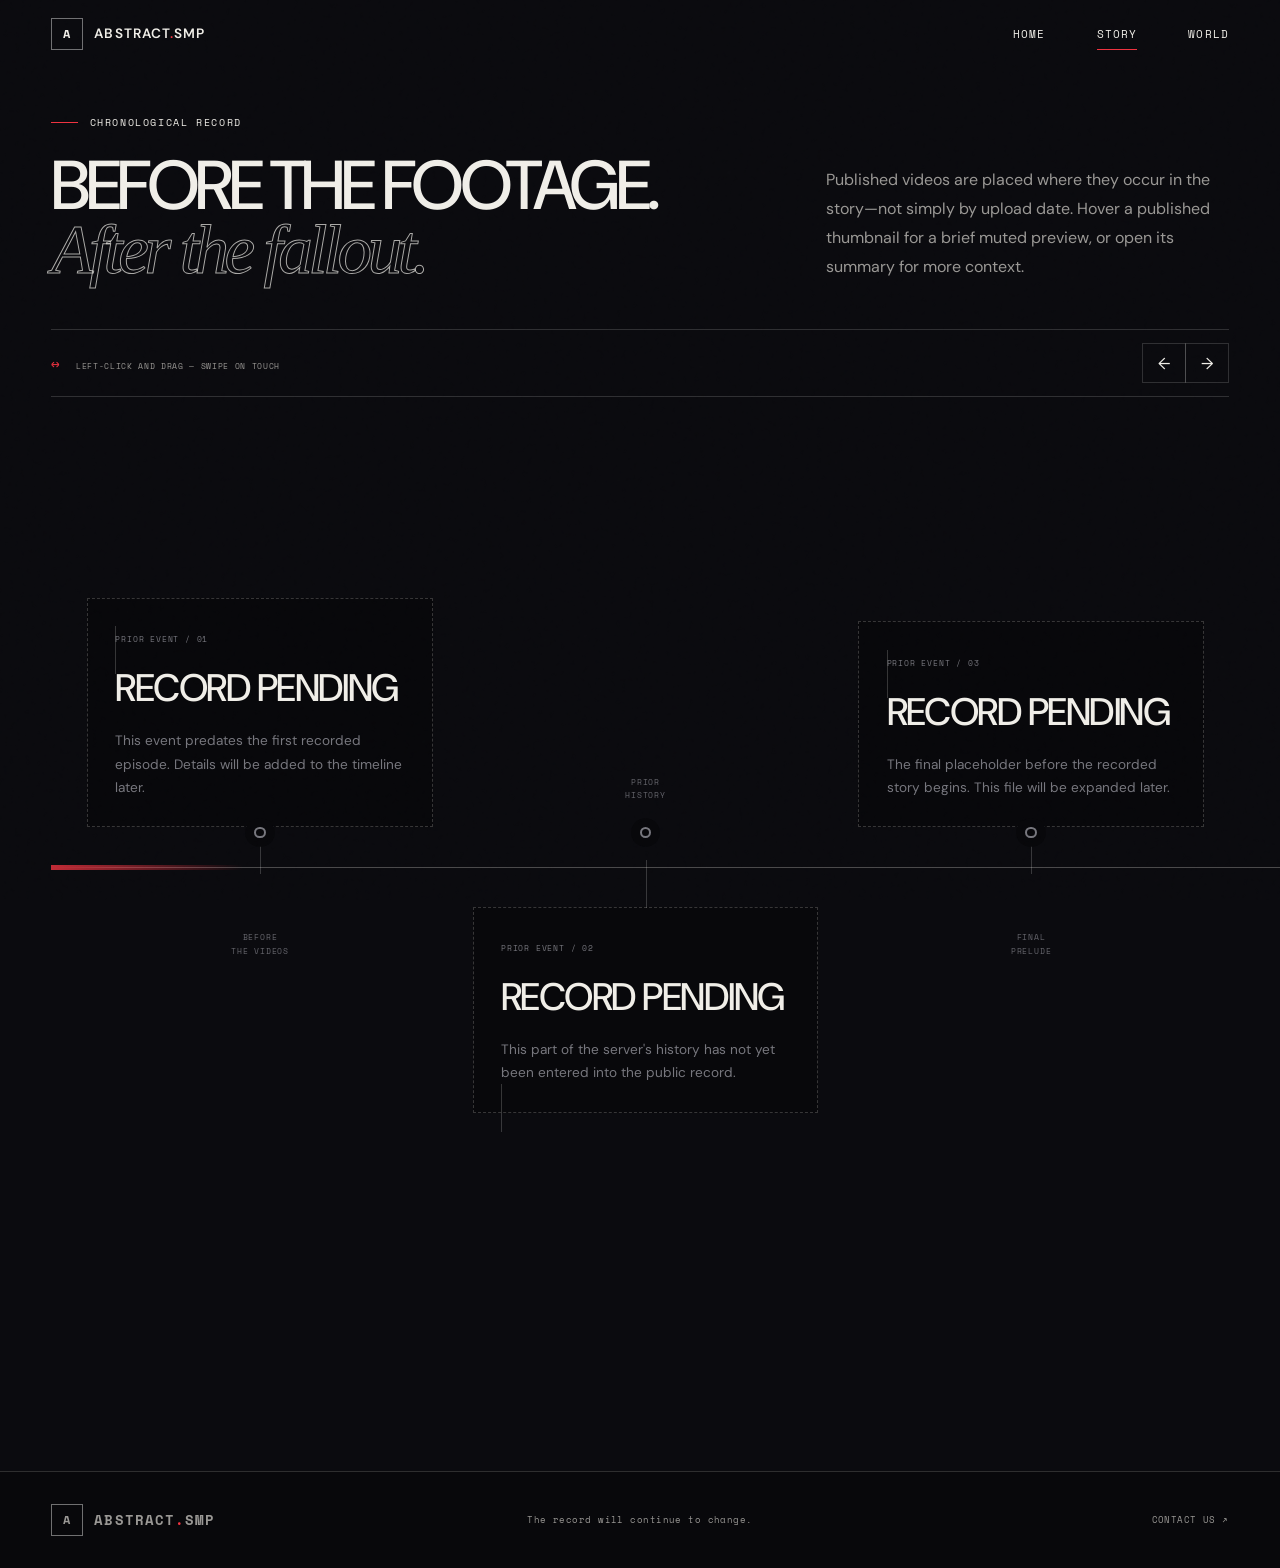
==== commit 8da6102c: "Add files via upload" ====
--- a/story.html
+++ b/story.html
@@ -28,9 +28,8 @@
         </div>
 
         <div class="timeline-toolbar reveal">
-          <p><span aria-hidden="true">↔</span> Drag or scroll to move through time</p>
+          <p><span aria-hidden="true">↔</span> Left-click and drag — swipe on touch</p>
           <div>
-            <button class="sound-toggle" type="button" data-sound-toggle aria-pressed="true"><span aria-hidden="true">◖</span> Sound on</button>
             <button class="timeline-control" type="button" data-timeline-back aria-label="Scroll timeline backward">←</button>
             <button class="timeline-control" type="button" data-timeline-forward aria-label="Scroll timeline forward">→</button>
           </div>
--- a/assets/css/styles.css
+++ b/assets/css/styles.css
@@ -218,20 +218,17 @@
 
 /* Horizontal timeline track */
 .timeline-page { padding-top: 0; }
-.timeline-page .timeline-section { padding-top: clamp(8rem, 11vw, 10rem); }
+.timeline-page .timeline-section { padding-top: clamp(7rem, 9vw, 9rem); }
 .timeline-heading { margin-bottom: 3rem; }
+.timeline-heading h2 { font-size: clamp(2.8rem, 5.4vw, 5.5rem); }
 .timeline-toolbar { display: flex; align-items: center; justify-content: space-between; gap: 2rem; margin-bottom: 1.25rem; padding-block: .8rem; border-block: 1px solid var(--line); }
 .timeline-toolbar > p { margin: 0; color: var(--muted); font-family: var(--font-mono); font-size: .52rem; letter-spacing: .08em; text-transform: uppercase; }
 .timeline-toolbar > p span { margin-right: .6rem; color: var(--red); font-size: .9rem; }
 .timeline-toolbar > div { display: flex; align-items: center; }
-.timeline-control, .sound-toggle { min-height: 2.5rem; border: 1px solid var(--line); background: transparent; cursor: pointer; transition: background .2s, color .2s, border-color .2s; }
-.timeline-control { width: 2.75rem; margin-left: -1px; font-size: 1rem; }
-.sound-toggle { display: inline-flex; align-items: center; gap: .55rem; margin-right: .75rem; padding: .6rem .8rem; color: var(--muted); font-family: var(--font-mono); font-size: .5rem; letter-spacing: .08em; text-transform: uppercase; }
-.sound-toggle > span { color: var(--red); }
-.timeline-control:hover, .timeline-control:focus-visible, .sound-toggle:hover, .sound-toggle:focus-visible { border-color: var(--paper); background: var(--paper); color: var(--ink); }
-.sound-toggle[aria-pressed="false"] > span { color: #55555c; }
-.timeline-viewport { margin-inline: calc(var(--page-padding) * -1); padding-inline: var(--page-padding); overflow-x: auto; overflow-y: hidden; cursor: grab; overscroll-behavior-inline: contain; scrollbar-color: var(--red) rgba(240,238,232,.08); scrollbar-width: thin; }
-.timeline-viewport:active { cursor: grabbing; }
+.timeline-control { width: 2.75rem; min-height: 2.5rem; margin-left: -1px; border: 1px solid var(--line); background: transparent; cursor: pointer; font-size: 1rem; transition: background .2s, color .2s, border-color .2s; }
+.timeline-control:hover, .timeline-control:focus-visible { border-color: var(--paper); background: var(--paper); color: var(--ink); }
+.timeline-viewport { margin-inline: calc(var(--page-padding) * -1); padding-inline: var(--page-padding); overflow-x: auto; overflow-y: hidden; cursor: grab; overscroll-behavior-inline: contain; scroll-snap-type: x proximity; touch-action: pan-x pinch-zoom; scrollbar-color: var(--red) rgba(240,238,232,.08); scrollbar-width: thin; -webkit-overflow-scrolling: touch; }
+.timeline-viewport.is-dragging { cursor: grabbing; scroll-snap-type: none; user-select: none; }
 .timeline-viewport:focus-visible { outline: 1px solid var(--red); outline-offset: -1px; }
 .timeline-viewport::-webkit-scrollbar { height: .55rem; }
 .timeline-viewport::-webkit-scrollbar-track { background: rgba(240,238,232,.08); }
@@ -239,7 +236,7 @@
 .timeline { display: flex; width: max-content; max-width: none; min-width: 100%; margin: 0; padding-inline: 1rem 5rem; }
 .timeline-spine { top: 50%; right: 0; bottom: auto; left: 0; width: auto; height: 1px; background: linear-gradient(to right, transparent, rgba(240,238,232,.28) 4rem, rgba(240,238,232,.28) calc(100% - 4rem), transparent); transform: none; }
 .timeline-spine::after { top: -2px; left: 0; width: 12rem; height: 5px; background: linear-gradient(90deg, var(--red), transparent); }
-.timeline-row { flex: 0 0 clamp(330px, 29vw, 420px); grid-template: minmax(0, 1fr) 6rem minmax(0, 1fr) / minmax(0, 1fr); height: 1120px; margin: 0 1.5rem; }
+.timeline-row { flex: 0 0 clamp(320px, 27vw, 390px); grid-template: minmax(0, 1fr) 5rem minmax(0, 1fr) / minmax(0, 1fr); height: 900px; margin: 0 1.25rem; scroll-snap-align: center; }
 .timeline-node { grid-column: 1; grid-row: 2; min-height: 0; place-items: center; }
 .timeline-node > span { margin-top: 0; }
 .timeline-node small { top: calc(50% + 1rem); }
@@ -258,11 +255,11 @@
 .timeline-left .prelude-card::after, .timeline-left .timeline-card::after, .timeline-dual .timeline-card:first-child::after { right: auto; bottom: -3rem; left: 50%; }
 .timeline-right .prelude-card::before, .timeline-right .timeline-card::before, .timeline-dual .timeline-card:last-child::before { top: -3rem; left: 50%; }
 .timeline-left .timeline-card, .timeline-right .timeline-card, .timeline-dual .timeline-card:first-child, .timeline-dual .timeline-card:last-child { width: 100%; transform-origin: center; }
-.timeline-era { flex: 0 0 340px; width: 340px; height: 1120px; min-height: 0; margin: 0 2rem; border-block: 0; border-inline: 1px solid var(--line); }
+.timeline-era { flex: 0 0 320px; width: 320px; height: 900px; min-height: 0; margin: 0 2rem; border-block: 0; border-inline: 1px solid var(--line); scroll-snap-align: center; }
 .timeline-era strong { font-size: clamp(3rem, 5vw, 5.5rem); line-height: .85; writing-mode: vertical-rl; transform: rotate(180deg); }
 .timeline-era::after { position: absolute; top: 50%; right: -2rem; left: -2rem; height: 1px; background: rgba(240,238,232,.3); content: ""; }
 .timeline-era span, .timeline-era strong { position: relative; z-index: 1; }
-.timeline-end { flex: 0 0 240px; height: 1120px; justify-content: center; padding-top: 0; }
+.timeline-end { flex: 0 0 240px; height: 900px; justify-content: center; padding-top: 0; scroll-snap-align: end; }
 .timeline-card-title h3 { font-size: clamp(1.25rem, 2vw, 2rem); }
 
 /* World page */
@@ -294,7 +291,7 @@
 @keyframes pulse-line { 0%,100% { transform: scaleX(.25); opacity: .3; } 50% { transform: scaleX(1); opacity: 1; } }
 
 @media (max-width: 800px) {
-  .menu-button { display: grid; width: 2.5rem; height: 2.5rem; place-content: center; gap: .35rem; cursor: pointer; }
+  .menu-button { display: grid; width: 2.75rem; height: 2.75rem; place-content: center; gap: .35rem; cursor: pointer; }
   .menu-button > span:not(.sr-only) { width: 1.3rem; height: 1px; background: var(--paper); transition: transform .2s; }
   .menu-button[aria-expanded="true"] > span:first-child { transform: translateY(3px) rotate(45deg); }
   .menu-button[aria-expanded="true"] > span:nth-child(2) { transform: translateY(-3px) rotate(-45deg); }
@@ -314,9 +311,9 @@
   .character-copy { padding: 2rem; }
   .character-copy h3 { font-size: clamp(3rem, 10vw, 5rem); }
   .timeline-heading { grid-template-columns: 1fr; margin-bottom: 3rem; }
-  .timeline-row { flex-basis: min(78vw, 370px); height: 1040px; margin-inline: 1rem; }
-  .timeline-era { height: 1040px; }
-  .timeline-end { height: 1040px; }
+  .timeline-row { flex-basis: min(78vw, 350px); height: 860px; margin-inline: 1rem; }
+  .timeline-era { height: 860px; }
+  .timeline-end { height: 860px; }
   .registry-grid { grid-template-columns: 1fr; }
   .registry-card { min-height: 13rem; }
   .site-footer { grid-template-columns: 1fr auto; }
@@ -340,10 +337,13 @@
   .timeline-heading h2 { font-size: clamp(2.7rem, 14vw, 4rem); }
   .timeline-toolbar { align-items: flex-start; flex-direction: column; gap: .8rem; }
   .timeline-toolbar > div { align-self: stretch; }
-  .sound-toggle { flex: 1; justify-content: center; }
-  .timeline-row { flex-basis: 82vw; height: 980px; margin-inline: .7rem; }
-  .timeline-era { flex-basis: 68vw; width: 68vw; height: 980px; }
-  .timeline-end { height: 980px; }
+  .timeline-page .timeline-section { padding-top: 6.25rem; padding-bottom: 3rem; }
+  .timeline-heading { gap: 1.5rem; margin-bottom: 2rem; }
+  .timeline-heading > p { font-size: .86rem; line-height: 1.65; }
+  .timeline-toolbar { margin-bottom: .5rem; }
+  .timeline-row { flex-basis: 84vw; height: 820px; margin-inline: .6rem; }
+  .timeline-era { flex-basis: 70vw; width: 70vw; height: 820px; }
+  .timeline-end { height: 820px; }
   .timeline-card-title { padding-inline: 1rem; }
   .timeline-card-title h3 { font-size: 1.35rem; }
   .preview-label { display: none; }
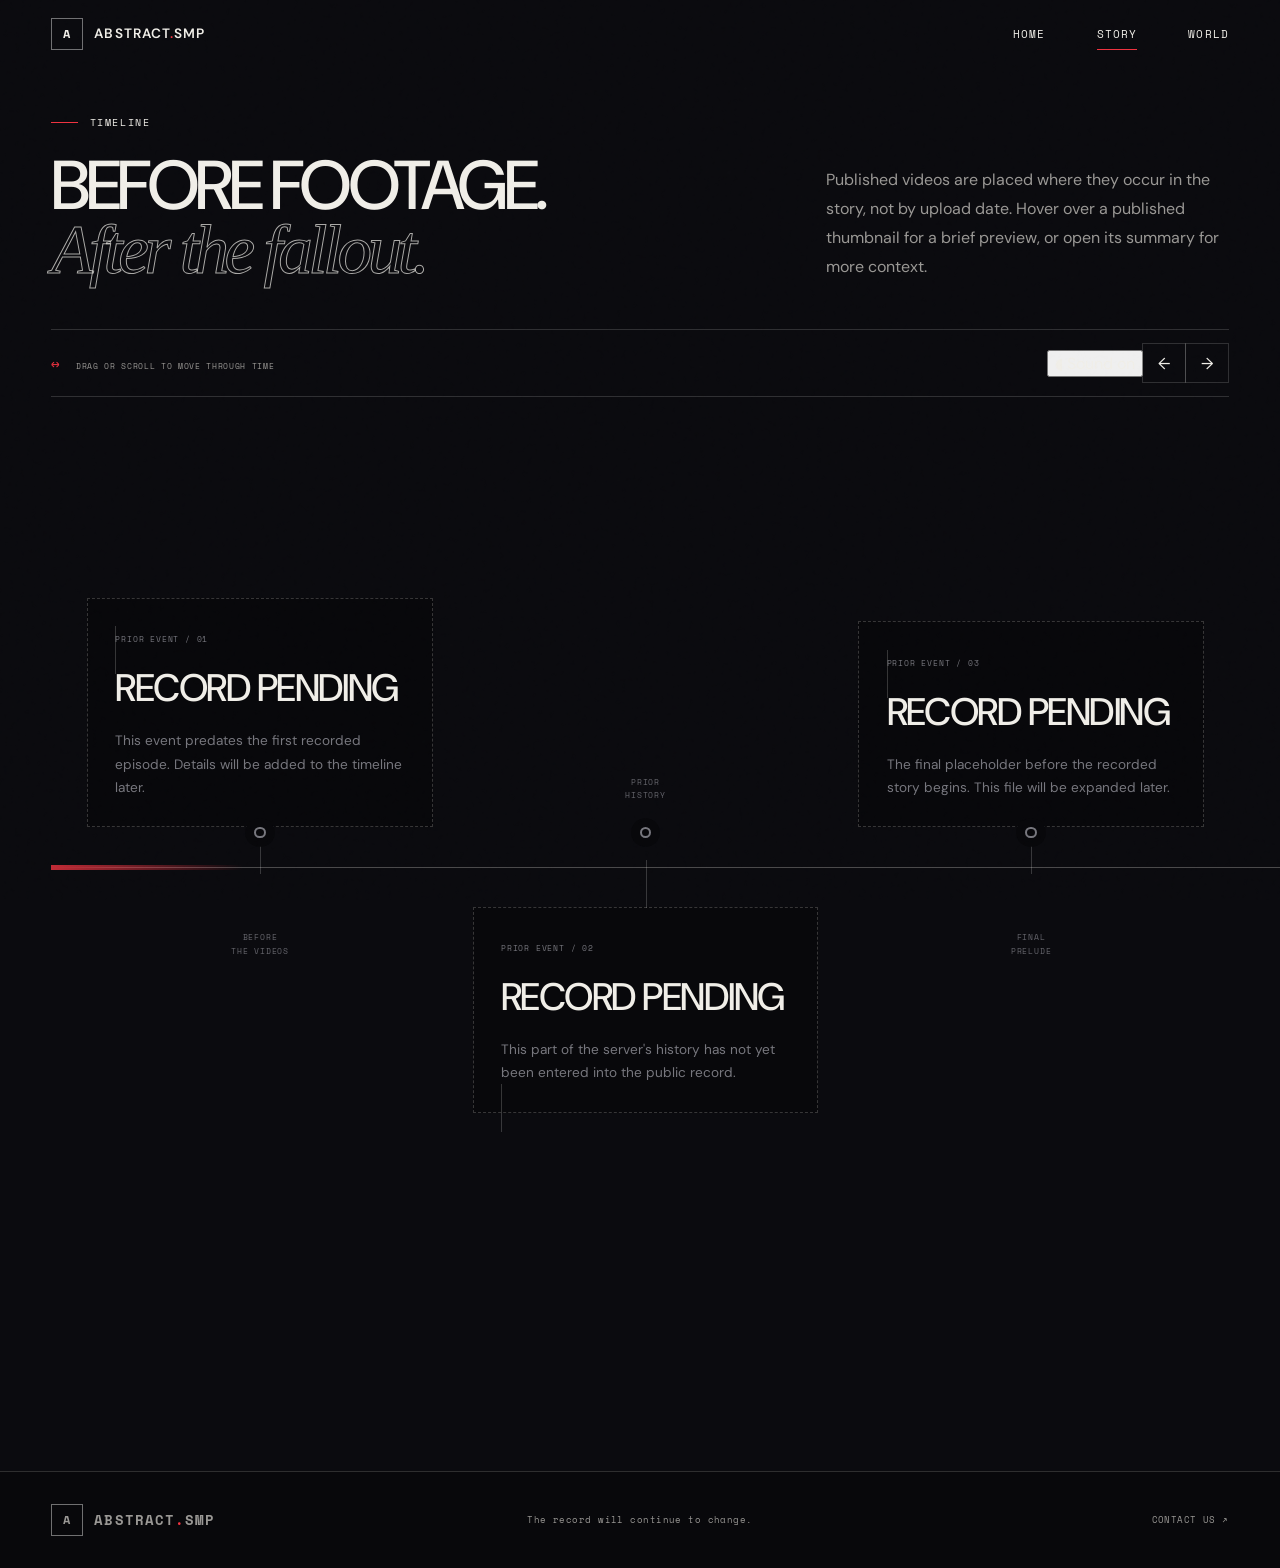
==== commit 9490d7c1: "Add files via upload" ====
--- a/story.html
+++ b/story.html
@@ -3,7 +3,7 @@
   <head>
     <meta charset="UTF-8">
     <meta name="viewport" content="width=device-width, initial-scale=1.0">
-    <meta name="description" content="The chronological timeline of Abstract SMP, from the events before the videos to every published episode.">
+    <meta name="description" content="The chronological timeline of Abstract SMP.">
     <meta name="theme-color" content="#08080b">
     <title>Story Files — Abstract SMP</title>
     <link rel="icon" href="assets/images/mark.svg" type="image/svg+xml">
@@ -23,13 +23,14 @@
     <main id="main-content" class="inner-page timeline-page">
       <section class="timeline-section section" id="timeline" aria-labelledby="timeline-title">
         <div class="timeline-heading reveal">
-          <div><p class="eyebrow"><span></span> Chronological record</p><h2 id="timeline-title">Before the footage.<br><em>After the fallout.</em></h2></div>
-          <p>Published videos are placed where they occur in the story—not simply by upload date. Hover a published thumbnail for a brief muted preview, or open its summary for more context.</p>
+          <div><p class="eyebrow"><span></span> TIMELINE</p><h2 id="timeline-title">Before footage.<br><em>After the fallout.</em></h2></div>
+          <p>Published videos are placed where they occur in the story, not by upload date. Hover over a published thumbnail for a brief preview, or open its summary for more context.</p>
         </div>
 
         <div class="timeline-toolbar reveal">
-          <p><span aria-hidden="true">↔</span> Left-click and drag — swipe on touch</p>
+          <p><span aria-hidden="true">↔</span> Drag or scroll to move through time</p>
           <div>
+            <button class="sound-toggle" type="button" data-sound-toggle aria-pressed="true"><span aria-hidden="true">◖</span> Sound on</button>
             <button class="timeline-control" type="button" data-timeline-back aria-label="Scroll timeline backward">←</button>
             <button class="timeline-control" type="button" data-timeline-forward aria-label="Scroll timeline forward">→</button>
           </div>
--- a/assets/css/styles.css
+++ b/assets/css/styles.css
@@ -227,7 +227,9 @@
 .timeline-toolbar > div { display: flex; align-items: center; }
 .timeline-control { width: 2.75rem; min-height: 2.5rem; margin-left: -1px; border: 1px solid var(--line); background: transparent; cursor: pointer; font-size: 1rem; transition: background .2s, color .2s, border-color .2s; }
 .timeline-control:hover, .timeline-control:focus-visible { border-color: var(--paper); background: var(--paper); color: var(--ink); }
-.timeline-viewport { margin-inline: calc(var(--page-padding) * -1); padding-inline: var(--page-padding); overflow-x: auto; overflow-y: hidden; cursor: grab; overscroll-behavior-inline: contain; scroll-snap-type: x proximity; touch-action: pan-x pinch-zoom; scrollbar-color: var(--red) rgba(240,238,232,.08); scrollbar-width: thin; -webkit-overflow-scrolling: touch; }
+.timeline-viewport { margin-inline: calc(var(--page-padding) * -1); padding-inline: var(--page-padding); overflow-x: auto; overflow-y: hidden; cursor: grab; overscroll-behavior-inline: contain; scroll-snap-type: x proximity; touch-action: pan-x pinch-zoom; user-select: none; -webkit-user-select: none; scrollbar-color: var(--red) rgba(240,238,232,.08); scrollbar-width: thin; -webkit-overflow-scrolling: touch; }
+.timeline-viewport *, .timeline-viewport img { user-select: none; -webkit-user-select: none; -webkit-user-drag: none; }
+.timeline-viewport a, .timeline-viewport button, .timeline-viewport summary { -webkit-user-drag: none; }
 .timeline-viewport.is-dragging { cursor: grabbing; scroll-snap-type: none; user-select: none; }
 .timeline-viewport:focus-visible { outline: 1px solid var(--red); outline-offset: -1px; }
 .timeline-viewport::-webkit-scrollbar { height: .55rem; }
@@ -271,21 +273,48 @@
 .world-hero h1 em { color: transparent; font-family: Georgia, serif; font-weight: 400; text-transform: none; -webkit-text-stroke: 1px rgba(240,238,232,.75); }
 .world-hero-content > p:last-child { max-width: 36rem; margin: 3rem 0 0; color: rgba(240,238,232,.76); line-height: 1.8; }
 .world-hero-tag { position: absolute; right: var(--page-padding); bottom: 2.5rem; font-family: var(--font-mono); font-size: .52rem; letter-spacing: .1em; text-transform: uppercase; }
-.location-record { display: grid; grid-template-columns: .4fr 1.6fr; gap: clamp(3rem, 8vw, 8rem); }
-.location-sidebar > span { display: block; margin-top: 5rem; color: transparent; font-family: var(--font-mono); font-size: clamp(3rem, 7vw, 7rem); line-height: .9; -webkit-text-stroke: 1px rgba(240,238,232,.25); }
-.location-copy h2 { font-size: clamp(3rem, 6vw, 6rem); }
-.location-copy > p { max-width: 48rem; color: var(--muted); line-height: 1.9; }
-.record-fields { display: grid; grid-template-columns: repeat(3, 1fr); margin-top: 4rem; border-block: 1px solid var(--line); }
-.record-fields div { display: flex; flex-direction: column; gap: .5rem; padding: 1.2rem; border-right: 1px solid var(--line); }
-.record-fields div:last-child { border: 0; }
-.record-fields span { color: var(--muted); font-family: var(--font-mono); font-size: .5rem; text-transform: uppercase; }
-.record-fields strong { font-size: .8rem; font-weight: 500; text-transform: uppercase; }
-.registry-section { background: #101014; }
-.registry-grid { display: grid; grid-template-columns: repeat(3, 1fr); gap: 1px; background: var(--line); border: 1px solid var(--line); }
-.registry-card { min-height: 20rem; display: flex; flex-direction: column; justify-content: space-between; padding: 1.5rem; background: var(--ink); color: #56565d; }
-.registry-card.is-available { color: var(--paper); background: linear-gradient(145deg, rgba(239,51,64,.18), var(--ink) 48%); }
-.registry-card > span, .registry-card > p { margin: 0; font-family: var(--font-mono); font-size: .52rem; letter-spacing: .08em; text-transform: uppercase; }
-.registry-card h3 { margin: auto 0; font-size: clamp(1.5rem, 3vw, 3rem); font-weight: 500; letter-spacing: -.04em; text-transform: uppercase; }
+.civilizations-section { background: #0d0d12; }
+.civilization-stack { border-top: 1px solid var(--line); }
+.civilization-record { display: grid; grid-template-columns: 1fr 1fr; min-height: 40rem; border-bottom: 1px solid var(--line); }
+.civilization-visual { position: relative; min-height: 34rem; overflow: hidden; background: #17171d; }
+.civilization-visual::after { position: absolute; inset: 0; background: linear-gradient(0deg, rgba(8,8,11,.62), transparent 55%); content: ""; pointer-events: none; }
+.civilization-visual img { width: 100%; height: 100%; object-fit: cover; filter: saturate(.72) contrast(1.08); transition: filter .4s, transform .8s cubic-bezier(.2,.8,.2,1); }
+.civilization-record:hover .civilization-visual img { filter: saturate(.95) contrast(1.04); transform: scale(1.025); }
+.civilization-visual > span { position: absolute; z-index: 2; right: 1.25rem; bottom: 1.25rem; padding: .5rem .65rem; background: rgba(8,8,11,.76); backdrop-filter: blur(8px); font-family: var(--font-mono); font-size: .48rem; letter-spacing: .1em; text-transform: uppercase; }
+.civilization-cosmos img { filter: saturate(.35) brightness(.38) contrast(1.15); }
+.civilization-cosmos::before { position: absolute; z-index: 1; inset: 0; background: radial-gradient(circle at 70% 30%, rgba(139,188,255,.22), transparent 34%), repeating-radial-gradient(circle at 20% 80%, rgba(255,255,255,.28) 0 1px, transparent 1px 70px); content: ""; }
+.civilization-cosmos > strong { position: absolute; z-index: 2; top: 50%; left: 50%; color: transparent; font-size: clamp(3rem, 8vw, 8rem); font-weight: 500; letter-spacing: -.07em; transform: translate(-50%,-50%) rotate(-8deg); -webkit-text-stroke: 1px rgba(240,238,232,.58); }
+.civilization-copy { display: flex; flex-direction: column; justify-content: center; padding: clamp(2.5rem, 6vw, 6rem); }
+.civilization-reverse .civilization-visual { grid-column: 2; }
+.civilization-reverse .civilization-copy { grid-column: 1; grid-row: 1; }
+.record-label { display: flex; align-items: center; gap: .7rem; margin: 0; color: var(--muted); font-family: var(--font-mono); font-size: .52rem; letter-spacing: .1em; text-transform: uppercase; }
+.record-label span { color: var(--red); }
+.record-label p { margin: 0; }
+.civilization-copy h3 { margin: 2rem 0; font-size: clamp(3.2rem, 7vw, 7rem); font-weight: 500; letter-spacing: -.075em; line-height: .82; text-transform: uppercase; }
+.civilization-copy h3 em { color: transparent; font-family: Georgia, serif; font-weight: 400; text-transform: none; -webkit-text-stroke: 1px rgba(240,238,232,.7); }
+.civilization-copy > p { max-width: 42rem; margin: 0 0 1.1rem; color: var(--muted); line-height: 1.85; }
+.civilization-facts { display: grid; grid-template-columns: repeat(3, 1fr); margin: 2rem 0 0; border-block: 1px solid var(--line); }
+.civilization-facts div { display: flex; min-width: 0; flex-direction: column; gap: .45rem; padding: 1rem .7rem; border-right: 1px solid var(--line); }
+.civilization-facts div:last-child { border-right: 0; }
+.civilization-facts dt { color: var(--muted); font-family: var(--font-mono); font-size: .46rem; letter-spacing: .08em; text-transform: uppercase; }
+.civilization-facts dd { margin: 0; font-size: .7rem; line-height: 1.4; text-transform: uppercase; }
+
+.structures-section { background: var(--paper); color: var(--ink); }
+.structures-heading { display: grid; grid-template-columns: 1.25fr .75fr; gap: 2rem clamp(3rem, 8vw, 8rem); align-items: end; }
+.structures-heading .eyebrow { grid-column: 1 / -1; }
+.structures-heading h2 { font-size: clamp(4rem, 9vw, 9rem); }
+.structures-heading h2 em { -webkit-text-stroke-color: rgba(8,8,11,.68); }
+.structures-heading > p:last-child { margin: 0; color: #66666b; line-height: 1.85; }
+.structure-counts { display: grid; grid-template-columns: repeat(4, 1fr); margin-top: clamp(4rem, 8vw, 8rem); border-block: 1px solid rgba(8,8,11,.18); }
+.structure-counts div { display: flex; min-height: 11rem; flex-direction: column; justify-content: space-between; padding: 1.3rem; border-right: 1px solid rgba(8,8,11,.18); }
+.structure-counts div:last-child { border-right: 0; }
+.structure-counts strong { font-family: var(--font-mono); font-size: clamp(2.5rem, 5vw, 5rem); font-weight: 400; letter-spacing: -.08em; }
+.structure-counts span { color: #66666b; font-family: var(--font-mono); font-size: .5rem; letter-spacing: .08em; text-transform: uppercase; }
+.elytra-note { display: grid; grid-template-columns: .45fr 1.55fr; align-items: center; gap: clamp(2rem, 8vw, 8rem); margin-top: clamp(5rem, 10vw, 10rem); padding-top: clamp(3rem, 6vw, 6rem); border-top: 1px solid rgba(8,8,11,.18); }
+.elytra-mark { color: transparent; font-family: Georgia, serif; font-size: clamp(9rem, 22vw, 22rem); line-height: .5; text-align: center; -webkit-text-stroke: 1px rgba(8,8,11,.24); }
+.elytra-note h3 { margin: 1.5rem 0; font-size: clamp(3rem, 6vw, 6rem); font-weight: 500; letter-spacing: -.065em; line-height: .9; text-transform: uppercase; }
+.elytra-note h3 em { color: transparent; font-family: Georgia, serif; font-weight: 400; text-transform: none; -webkit-text-stroke: 1px rgba(8,8,11,.68); }
+.elytra-note > div > p:last-child { max-width: 42rem; color: #66666b; line-height: 1.85; }
 
 @keyframes hero-arrive { from { opacity: 0; transform: scale(1.12); } to { opacity: 1; transform: scale(1.04); } }
 @keyframes pulse-line { 0%,100% { transform: scaleX(.25); opacity: .3; } 50% { transform: scaleX(1); opacity: 1; } }
@@ -304,7 +333,7 @@
   .hero-index { top: 20%; }
   .scroll-cue { display: none; }
   .section-heading { grid-template-columns: 1fr; }
-  .latest-story-inner, .contact-layout, .location-record { grid-template-columns: 1fr; }
+  .latest-story-inner, .contact-layout { grid-template-columns: 1fr; }
   .section-heading { align-items: start; }
   .character-card { grid-template-columns: 1fr 1.25fr; min-height: 28rem; }
   .character-portrait { min-height: 24rem; }
@@ -314,8 +343,12 @@
   .timeline-row { flex-basis: min(78vw, 350px); height: 860px; margin-inline: 1rem; }
   .timeline-era { height: 860px; }
   .timeline-end { height: 860px; }
-  .registry-grid { grid-template-columns: 1fr; }
-  .registry-card { min-height: 13rem; }
+  .civilization-record { grid-template-columns: 1fr; }
+  .civilization-reverse .civilization-visual, .civilization-reverse .civilization-copy { grid-column: 1; grid-row: auto; }
+  .civilization-copy { padding: clamp(2.5rem, 8vw, 5rem) var(--page-padding); }
+  .structures-heading { grid-template-columns: 1fr; }
+  .structures-heading .eyebrow { grid-column: 1; }
+  .elytra-note { grid-template-columns: 1fr; }
   .site-footer { grid-template-columns: 1fr auto; }
   .site-footer p { grid-column: 1 / -1; grid-row: 2; }
 }
@@ -347,8 +380,14 @@
   .timeline-card-title { padding-inline: 1rem; }
   .timeline-card-title h3 { font-size: 1.35rem; }
   .preview-label { display: none; }
-  .record-fields { grid-template-columns: 1fr; }
-  .record-fields div { border-right: 0; border-bottom: 1px solid var(--line); }
+  .civilization-visual { min-height: 24rem; }
+  .civilization-copy h3 { font-size: clamp(3.2rem, 17vw, 5rem); }
+  .civilization-facts { grid-template-columns: 1fr; }
+  .civilization-facts div { flex-direction: row; align-items: baseline; justify-content: space-between; border-right: 0; border-bottom: 1px solid var(--line); }
+  .structure-counts { grid-template-columns: repeat(2, 1fr); }
+  .structure-counts div:nth-child(2) { border-right: 0; }
+  .structure-counts div:nth-child(-n+2) { border-bottom: 1px solid rgba(8,8,11,.18); }
+  .elytra-mark { font-size: 12rem; }
   .site-footer { gap: 1rem; }
 }
 
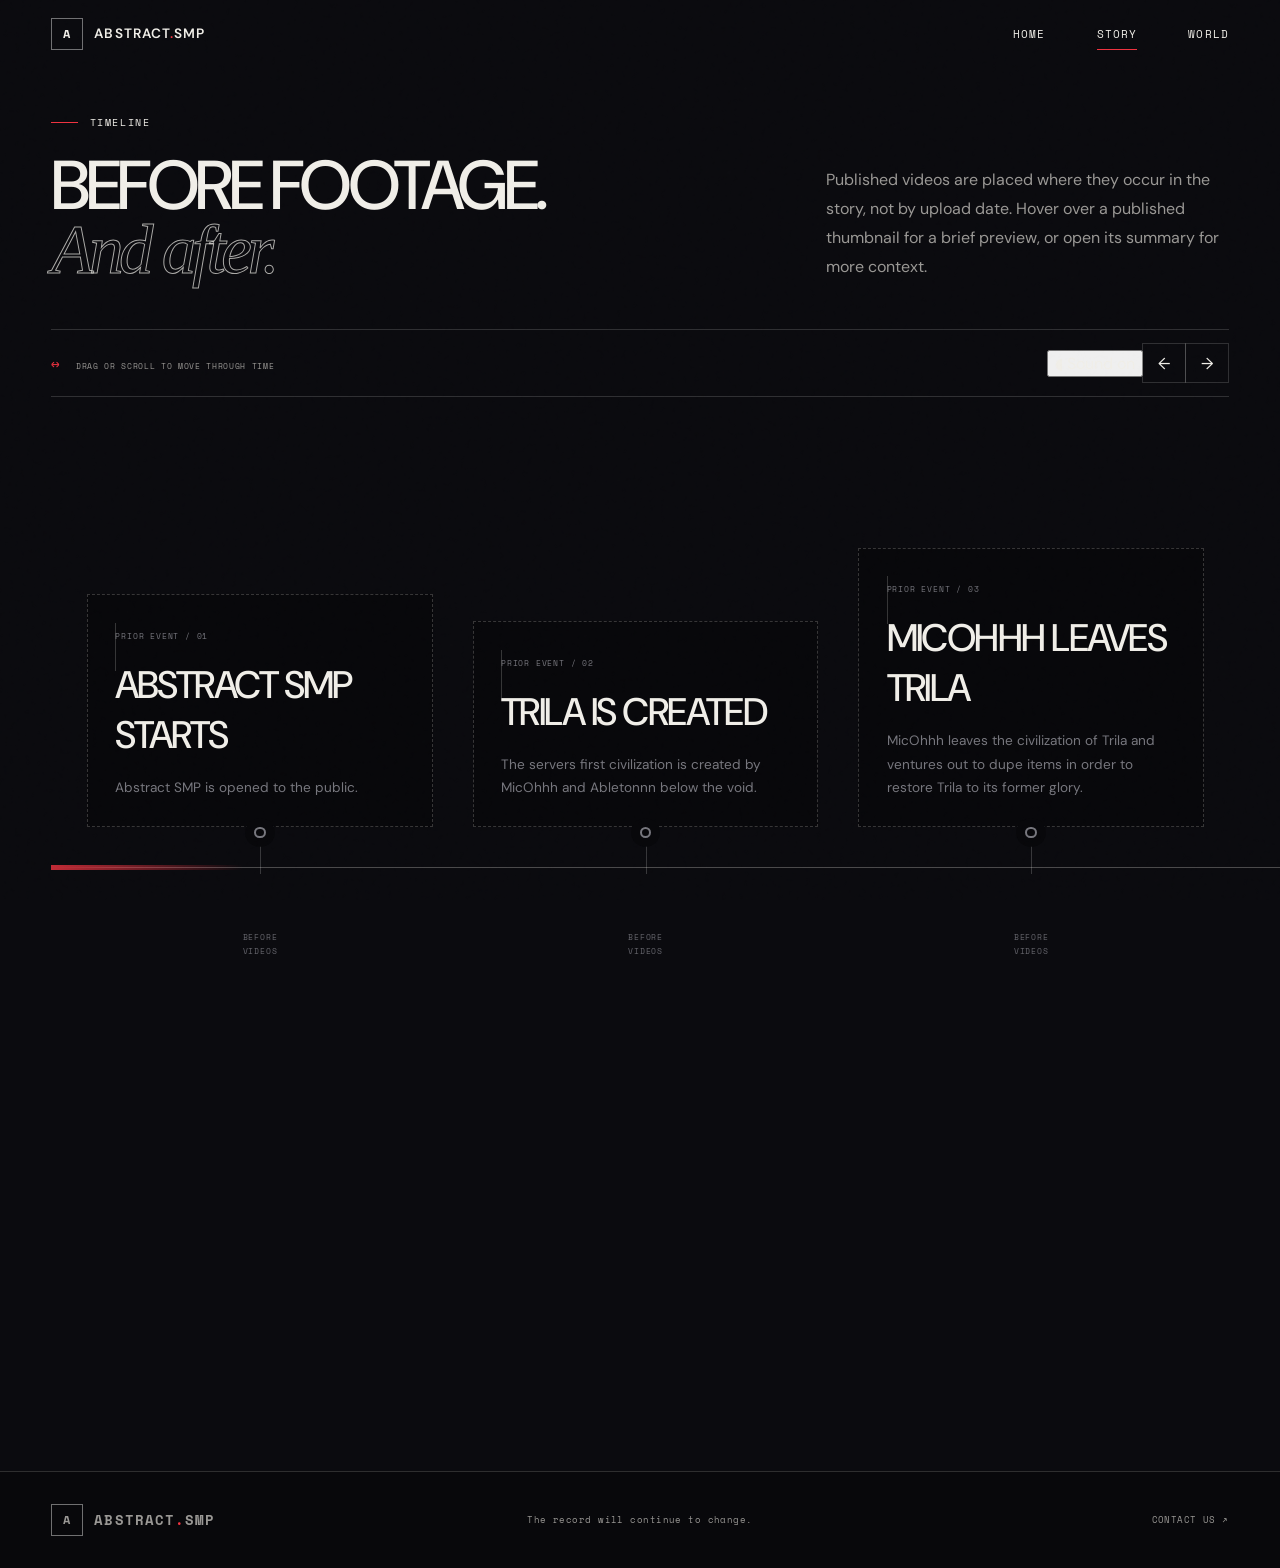
==== commit 9dbfd5fc: "Add files via upload" ====
--- a/story.html
+++ b/story.html
@@ -16,14 +16,14 @@
       <a class="brand" href="index.html" aria-label="Abstract SMP home"><span class="brand-mark" aria-hidden="true">A</span><span>Abstract<span class="brand-dot">.</span>SMP</span></a>
       <button class="menu-button" type="button" aria-expanded="false" aria-controls="site-nav" data-menu-button><span></span><span></span><span class="sr-only">Toggle navigation</span></button>
       <nav class="site-nav" id="site-nav" aria-label="Main navigation" data-nav>
-        <a href="index.html">Home</a><a class="is-current" href="story.html" aria-current="page">Story</a><a href="world.html">World</a>
+        <a href="index.html">Home</a><a class="is-current" href="story.html" aria-current="page">Story</a><a href="wip.html">World</a>
       </nav>
     </header>
 
     <main id="main-content" class="inner-page timeline-page">
       <section class="timeline-section section" id="timeline" aria-labelledby="timeline-title">
         <div class="timeline-heading reveal">
-          <div><p class="eyebrow"><span></span> TIMELINE</p><h2 id="timeline-title">Before footage.<br><em>After the fallout.</em></h2></div>
+          <div><p class="eyebrow"><span></span> TIMELINE</p><h2 id="timeline-title">Before footage.<br><em>And after.</em></h2></div>
           <p>Published videos are placed where they occur in the story, not by upload date. Hover over a published thumbnail for a brief preview, or open its summary for more context.</p>
         </div>
 
@@ -43,28 +43,68 @@
           <article class="timeline-row timeline-left timeline-placeholder reveal">
             <div class="prelude-card">
               <span>Prior event / 01</span>
-              <h3>Record pending</h3>
-              <p>This event predates the first recorded episode. Details will be added to the timeline later.</p>
-            </div>
-            <div class="timeline-node"><span></span></div>
-            <div class="timeline-index">BEFORE<br>THE VIDEOS</div>
+              <h3>Abstract SMP starts</h3>
+              <p>Abstract SMP is opened to the public.</p>
+            </div>
+            <div class="timeline-node"><span></span></div>
+            <div class="timeline-index">BEFORE<br> VIDEOS</div>
+          </article>
+
+          <article class="timeline-row timeline-left timeline-placeholder reveal">
+            <div class="prelude-card">
+              <span>Prior event / 02</span>
+              <h3>Trila is created</h3>
+              <p>The servers first civilization is created by MicOhhh and Abletonnn below the void.</p>
+            </div>
+            <div class="timeline-node"><span></span></div>
+            <div class="timeline-index">BEFORE<br> VIDEOS</div>
+          </article>
+
+          <article class="timeline-row timeline-left timeline-placeholder reveal">
+            <div class="prelude-card">
+              <span>Prior event / 03</span>
+              <h3>MicOhhh leaves Trila</h3>
+              <p>MicOhhh leaves the civilization of Trila and ventures out to dupe items in order to restore Trila to its former glory.</p>
+            </div>
+            <div class="timeline-node"><span></span></div>
+            <div class="timeline-index">BEFORE<br> VIDEOS</div>
           </article>
 
           <article class="timeline-row timeline-right timeline-placeholder reveal">
-            <div class="timeline-index">PRIOR<br>HISTORY</div>
-            <div class="timeline-node"><span></span></div>
-            <div class="prelude-card">
-              <span>Prior event / 02</span>
-              <h3>Record pending</h3>
-              <p>This part of the server's history has not yet been entered into the public record.</p>
-            </div>
-          </article>
-
-          <article class="timeline-row timeline-left timeline-placeholder reveal">
-            <div class="prelude-card">
-              <span>Prior event / 03</span>
-              <h3>Record pending</h3>
-              <p>The final placeholder before the recorded story begins. This file will be expanded later.</p>
+            <div class="timeline-index">BEFORE<br> VIDEOS</div>
+            <div class="timeline-node"><span></span></div>
+            <div class="prelude-card">
+              <span>Prior event / 04</span>
+              <h3>MicOhhh destroys spawn</h3>
+              <p>MicOhhh becomes the servers most destructive player, blowing up spawn completely. Unknown to many, he was trying to find a way to his home.</p>
+            </div>
+          </article>
+
+          <article class="timeline-row timeline-left timeline-placeholder reveal">
+            <div class="prelude-card">
+              <span>Prior event / 05</span>
+              <h3>Kurous Islands and The Cosmos creation</h3>
+              <p>Gaminx creates Kurous Island and The Cosmos alongside Split.</p>
+            </div>
+            <div class="timeline-node"><span></span></div>
+            <div class="timeline-index">BEFORE<br> VIDEOS</div>
+          </article>
+
+          <article class="timeline-row timeline-left timeline-placeholder reveal">
+            <div class="prelude-card">
+              <span>Prior event / 06</span>
+              <h3>The creation of the OutLaws</h3>
+              <p>Akumu and Sighf team up to obtain the only two Elytras on the server.</p>
+            </div>
+            <div class="timeline-node"><span></span></div>
+            <div class="timeline-index">BEFORE<br> VIDEOS</div>
+          </article>
+
+          <article class="timeline-row timeline-left timeline-placeholder reveal">
+            <div class="prelude-card">
+              <span>Prior event / 07</span>
+              <h3>The encounter</h3>
+              <p>Akumu and MicOhhh meet.</p>
             </div>
             <div class="timeline-node"><span></span></div>
             <div class="timeline-index">FINAL<br>PRELUDE</div>
@@ -72,11 +112,11 @@
 
           <div class="timeline-era reveal">
             <span>Recorded story begins</span>
-            <strong>THE VIDEOS</strong>
+            <strong>VIDEOS</strong>
           </div>
 
           <article class="timeline-row timeline-right reveal" id="akumu-episode-1">
-            <div class="timeline-index"><span>01</span> First transmission</div>
+            <div class="timeline-index"><span>01</span> The start of it all</div>
             <div class="timeline-node timeline-node-video"><span></span></div>
             <div class="timeline-card timeline-video" data-video-id="5ajad0l53J0" data-preview-start="117">
               <a class="timeline-media" href="https://www.youtube.com/watch?v=5ajad0l53J0&t=117s" target="_blank" rel="noopener noreferrer" aria-label="Watch Saving Minecraft's Most DESTRUCTIVE Player on YouTube">
@@ -88,7 +128,7 @@
               <div class="timeline-card-title"><span>Akumu / Episode 01</span><h3>Saving Minecraft's Most <em>DESTRUCTIVE</em> Player</h3></div>
               <details class="episode-summary">
                 <summary><span>Episode summary</span><i aria-hidden="true"></i></summary>
-                <div><p>Akumu's recorded story begins with an attempt to save one of Minecraft's most destructive players—establishing the first visible chapter of this timeline.</p><a href="https://www.youtube.com/watch?v=5ajad0l53J0&t=117s" target="_blank" rel="noopener noreferrer">Watch on YouTube ↗</a></div>
+                <div><p>Akumu's story begins with an attempt to save one of Minecraft's most destructive players. However, the cosmos turns more currupt than thought.</p><a href="https://www.youtube.com/watch?v=5ajad0l53J0&t=117s" target="_blank" rel="noopener noreferrer">Watch on YouTube ↗</a></div>
               </details>
             </div>
           </article>
@@ -100,7 +140,7 @@
                 <span class="play-badge"><i aria-hidden="true"></i> Watch episode</span><span class="preview-label" aria-hidden="true">8 sec preview</span><span class="timeline-preview" aria-hidden="true"></span>
               </a>
               <div class="timeline-card-title"><span>Akumu / Episode 02</span><h3>I Got Hunted by Minecraft's <em>LARGEST</em> Nation</h3></div>
-              <details class="episode-summary"><summary><span>Episode summary</span><i aria-hidden="true"></i></summary><div><p>Akumu becomes the target of Minecraft's largest nation. This perspective occurs alongside Sighf's discovery of the lost vault.</p><a href="https://www.youtube.com/watch?v=RUzB92BrY4k&t=135s" target="_blank" rel="noopener noreferrer">Watch on YouTube ↗</a></div></details>
+              <details class="episode-summary"><summary><span>Episode summary</span><i aria-hidden="true"></i></summary><div><p>Akumu and Sighf become the target of Minecraft's largest nation. This perspective occurs alongside Sighf's discovery of the lost vault.</p><a href="https://www.youtube.com/watch?v=RUzB92BrY4k&t=135s" target="_blank" rel="noopener noreferrer">Watch on YouTube ↗</a></div></details>
             </div>
             <div class="timeline-node timeline-node-video"><span></span><small>02</small></div>
             <div class="timeline-card timeline-video" data-video-id="dnZf3E3MKw0" data-preview-start="16">
@@ -109,7 +149,7 @@
                 <span class="play-badge"><i aria-hidden="true"></i> Watch episode</span><span class="preview-label" aria-hidden="true">8 sec preview</span><span class="timeline-preview" aria-hidden="true"></span>
               </a>
               <div class="timeline-card-title"><span>Sighf / Episode 01</span><h3>I Found Minecraft's <em>Lost Vault</em></h3></div>
-              <details class="episode-summary"><summary><span>Episode summary</span><i aria-hidden="true"></i></summary><div><p>Sighf discovers Minecraft's lost vault while Akumu's hunt unfolds elsewhere in the same chapter of the chronology.</p><a href="https://www.youtube.com/watch?v=dnZf3E3MKw0&t=16s" target="_blank" rel="noopener noreferrer">Watch on YouTube ↗</a></div></details>
+              <details class="episode-summary"><summary><span>Episode summary</span><i aria-hidden="true"></i></summary><div><p>Sighf discovers Minecraft's lost vault while Akumu's hunt continues elsewhere.</p><a href="https://www.youtube.com/watch?v=dnZf3E3MKw0&t=16s" target="_blank" rel="noopener noreferrer">Watch on YouTube ↗</a></div></details>
             </div>
           </article>
 
@@ -120,21 +160,19 @@
                 <span class="play-badge"><i aria-hidden="true"></i> Watch episode</span><span class="preview-label" aria-hidden="true">8 sec preview</span><span class="timeline-preview" aria-hidden="true"></span>
               </a>
               <div class="timeline-card-title"><span>Akumu / Episode 03</span><h3>I Discovered Minecraft's <em>Lost Civilization</em></h3></div>
-              <details class="episode-summary"><summary><span>Episode summary</span><i aria-hidden="true"></i></summary><div><p>Akumu uncovers a lost civilization, widening the story beyond individual conflict and into the forgotten history of the world itself.</p><a href="https://www.youtube.com/watch?v=4PI5PcekQAE&t=1306s" target="_blank" rel="noopener noreferrer">Watch on YouTube ↗</a></div></details>
+              <details class="episode-summary"><summary><span>Episode summary</span><i aria-hidden="true"></i></summary><div><p>Akumu uncovers a lost civilization, remeberance of MicOhhh are unavoidable. Just who are these people below bedrock?.</p><a href="https://www.youtube.com/watch?v=4PI5PcekQAE&t=1306s" target="_blank" rel="noopener noreferrer">Watch on YouTube ↗</a></div></details>
             </div>
             <div class="timeline-node timeline-node-video"><span></span></div>
-            <div class="timeline-index"><span>03</span> Lost civilization</div>
           </article>
 
           <article class="timeline-row timeline-right reveal" id="akumu-episode-4">
-            <div class="timeline-index"><span>04</span> Akumu transmission</div>
             <div class="timeline-node timeline-node-locked"><span></span></div>
             <div class="timeline-card timeline-locked">
               <div class="timeline-media">
                 <img src="assets/images/thumbnails/akumu/4.png" alt="Thumbnail for Akumu episode four" width="1672" height="941" loading="lazy">
                 <span class="locked-badge">File unavailable</span>
               </div>
-              <div class="timeline-card-title"><span>Akumu / Episode 04</span><h3>Untitled <em>transmission</em></h3></div>
+              <div class="timeline-card-title"><span>Akumu / Episode 04</span><h3>Untitled</em></h3></div>
               <details class="episode-summary"><summary><span>Episode summary</span><i aria-hidden="true"></i></summary><div><p>This episode's title, link, and timeline summary have not been released yet.</p></div></details>
             </div>
           </article>
@@ -146,10 +184,9 @@
                 <span class="play-badge"><i aria-hidden="true"></i> Watch episode</span><span class="preview-label" aria-hidden="true">8 sec preview</span><span class="timeline-preview" aria-hidden="true"></span>
               </a>
               <div class="timeline-card-title"><span>Sighf / Episode 02</span><h3>Saving Minecrafts <em>Poorest Civilization</em></h3></div>
-              <details class="episode-summary"><summary><span>Episode summary</span><i aria-hidden="true"></i></summary><div><p>Sighf turns toward one of Minecraft's poorest civilizations, placing its survival at the center of his next recorded chapter.</p><a href="https://www.youtube.com/watch?v=mHhYlA_u7-E&t=108s" target="_blank" rel="noopener noreferrer">Watch on YouTube ↗</a></div></details>
+              <details class="episode-summary"><summary><span>Episode summary</span><i aria-hidden="true"></i></summary><div><p>Sighf goes on the hunt for allies to aid in the fight against the cosmos and stumbles upon a.. broke civi.?</p><a href="https://www.youtube.com/watch?v=mHhYlA_u7-E&t=108s" target="_blank" rel="noopener noreferrer">Watch on YouTube ↗</a></div></details>
             </div>
             <div class="timeline-node timeline-node-video"><span></span></div>
-            <div class="timeline-index"><span>05</span> Sighf transmission</div>
           </article>
 
           <article class="timeline-row timeline-right reveal" id="sighf-episode-3">
--- a/assets/css/styles.css
+++ b/assets/css/styles.css
@@ -264,6 +264,23 @@
 .timeline-end { flex: 0 0 240px; height: 900px; justify-content: center; padding-top: 0; scroll-snap-align: end; }
 .timeline-card-title h3 { font-size: clamp(1.25rem, 2vw, 2rem); }
 
+/* Temporary World gate */
+.wip-main { position: relative; min-height: 100svh; display: flex; align-items: center; padding: 8rem var(--page-padding) 10rem; isolation: isolate; overflow: hidden; }
+.wip-art { position: absolute; z-index: -4; inset: 0; background: url("../images/bgs/KurousIsland.png") center / cover no-repeat; filter: grayscale(.75) brightness(.5); transform: scale(1.05); animation: hero-arrive 1.4s cubic-bezier(.2,.8,.2,1) both; }
+.wip-shade { position: absolute; z-index: -3; inset: 0; background: linear-gradient(90deg, rgba(8,8,11,.97), rgba(8,8,11,.7) 55%, rgba(8,8,11,.3)), linear-gradient(0deg, rgba(8,8,11,.9), transparent 70%); }
+.wip-content { position: relative; width: min(950px, 82vw); }
+.wip-code { position: absolute; top: -3rem; right: 0; margin: 0; color: transparent; font-family: var(--font-mono); font-size: clamp(3rem, 7vw, 7rem); letter-spacing: -.08em; -webkit-text-stroke: 1px rgba(240,238,232,.18); }
+.wip-content h1 { margin: 0; font-size: clamp(4.2rem, 10vw, 10rem); font-weight: 500; letter-spacing: -.08em; line-height: .78; text-transform: uppercase; }
+.wip-content h1 em { color: transparent; font-family: Georgia, serif; font-weight: 400; text-transform: none; -webkit-text-stroke: 1px rgba(240,238,232,.72); }
+.wip-content > p:not(.eyebrow, .wip-code) { max-width: 40rem; margin: 3rem 0 2rem; color: rgba(240,238,232,.7); line-height: 1.8; }
+.wip-actions { display: flex; align-items: center; gap: 1.5rem; }
+.wip-progress { position: absolute; right: var(--page-padding); bottom: 2.5rem; left: var(--page-padding); display: grid; grid-template-columns: auto minmax(10rem, 28rem); align-items: end; justify-content: end; gap: 1.5rem; }
+.wip-progress > div { display: flex; flex-direction: column; gap: .3rem; }
+.wip-progress span, .wip-progress strong { font-family: var(--font-mono); font-size: .48rem; font-weight: 400; letter-spacing: .1em; text-transform: uppercase; }
+.wip-progress span { color: var(--muted); }
+.wip-progress i { position: relative; height: 2px; overflow: hidden; background: rgba(240,238,232,.14); }
+.wip-progress i span { position: absolute; inset: 0 auto 0 0; width: 38%; background: var(--red); animation: wip-pulse 2.4s ease-in-out infinite; }
+
 /* World page */
 .world-hero { position: relative; min-height: 100svh; display: flex; align-items: flex-end; padding: 8rem var(--page-padding) clamp(4rem, 9vh, 7rem); isolation: isolate; overflow: hidden; }
 .world-hero > img { position: absolute; z-index: -3; inset: 0; width: 100%; height: 100%; object-fit: cover; animation: hero-arrive 1.4s cubic-bezier(.2,.8,.2,1) both; }
@@ -318,6 +335,7 @@
 
 @keyframes hero-arrive { from { opacity: 0; transform: scale(1.12); } to { opacity: 1; transform: scale(1.04); } }
 @keyframes pulse-line { 0%,100% { transform: scaleX(.25); opacity: .3; } 50% { transform: scaleX(1); opacity: 1; } }
+@keyframes wip-pulse { 0%,100% { width: 22%; opacity: .55; } 50% { width: 52%; opacity: 1; } }
 
 @media (max-width: 800px) {
   .menu-button { display: grid; width: 2.75rem; height: 2.75rem; place-content: center; gap: .35rem; cursor: pointer; }
@@ -367,6 +385,13 @@
   .character-sighf .character-portrait, .character-sighf .character-copy { grid-column: 1; grid-row: auto; }
   .character-portrait { min-height: 23rem; }
   .world-hero h1 { font-size: clamp(4rem, 22vw, 7rem); }
+  .wip-main { align-items: flex-end; padding-bottom: 10rem; }
+  .wip-content { width: 100%; }
+  .wip-content h1 { font-size: clamp(3.2rem, 15vw, 4.6rem); }
+  .wip-content > p:not(.eyebrow, .wip-code) { margin-block: 2rem; font-size: .9rem; }
+  .wip-code { top: -5rem; font-size: 3.5rem; }
+  .wip-actions { align-items: flex-start; flex-direction: column; }
+  .wip-progress { grid-template-columns: 1fr; gap: .7rem; }
   .timeline-heading h2 { font-size: clamp(2.7rem, 14vw, 4rem); }
   .timeline-toolbar { align-items: flex-start; flex-direction: column; gap: .8rem; }
   .timeline-toolbar > div { align-self: stretch; }
